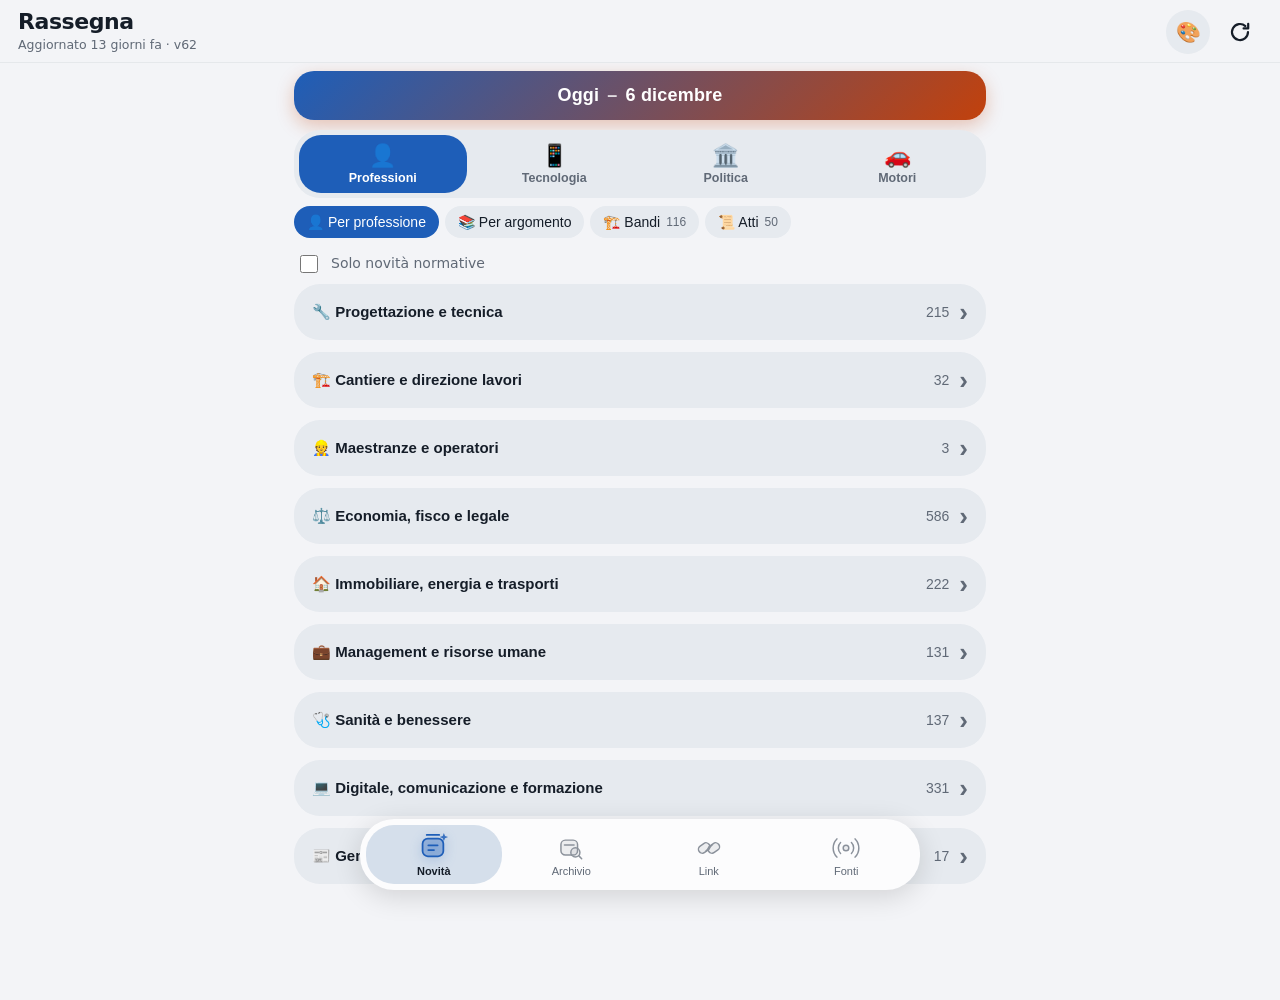
==== docs/index.html @ 974d073a "Schede Bandi e Atti piu' ricche (v62)" ====
<!doctype html>
<html lang="it">
<head>
<meta charset="utf-8">
<meta name="viewport" content="width=device-width, initial-scale=1, viewport-fit=cover">
<title>Rassegna</title>
<meta name="theme-color" content="#1d4fb8">
<meta name="description" content="La tua rassegna di notizie, norme e novità">
<link rel="manifest" href="manifest.webmanifest">
<link rel="icon" href="icons/icon-192.png">
<link rel="apple-touch-icon" href="icons/icon-192.png">
<link rel="stylesheet" href="style.css?v=62">
</head>
<body>
<header class="top">
  <div class="brand">
    <img src="icons/icon-192.png" alt="" width="34" height="34">
    <div>
      <h1>Rassegna</h1>
      <p id="aggiornato" class="sub">Caricamento…</p>
    </div>
  </div>
  <div class="top-az"><button id="btn-tema" class="icon-btn" aria-label="Colori e tema">🎨</button><button id="btn-refresh" class="icon-btn" aria-label="Aggiorna"><svg viewBox="0 0 24 24" width="24" height="24" fill="none" stroke="currentColor" stroke-width="2.2" stroke-linecap="round" stroke-linejoin="round" aria-hidden="true"><path d="M20 12a8 8 0 1 1-2.6-5.9"/><path d="M20.2 3.8v4.6h-4.6"/></svg></button></div>
</header>

<main>
  <button id="btn-oggi" class="oggi-box" hidden><span>Oggi</span><i>–</i><b id="oggi-data"></b></button>
  <div id="nicchie" class="nicchie" role="tablist"><button data-n="edilizia" class="on"><i>👤</i><span>Professioni</span></button><button data-n="tech"><i>📱</i><span>Tecnologia</span></button><button data-n="politica"><i>🏛️</i><span>Politica</span></button><button data-n="auto"><i>🚗</i><span>Motori</span></button></div>
  <div id="prof-bar" class="profbar" hidden></div>
  <section id="tab-novita" class="tab active">
    <label class="switch" id="solo-norm-label"><input type="checkbox" id="solo-norm"><span>Solo novità normative</span></label>
    <div id="lista-novita" class="lista"></div>
  </section>

  <section id="tab-archivio" class="tab">
    <input id="cerca" type="search" placeholder="Cerca nell'archivio (es. CILA, DM 37/08, Docfa)" autocomplete="off">
    <div class="chips" id="chips-archivio" role="tablist" aria-label="Aree archivio"></div>
    <div id="lista-archivio" class="lista"></div>
    <button id="piu" class="more" hidden>Mostra altre</button>
  </section>

  <section id="tab-link" class="tab">
    <input id="cerca-link" type="search" placeholder="Cerca un link (es. catasto, INPS, norme)" autocomplete="off">
    <div id="lista-link"></div>
  </section>

  <section id="tab-fonti" class="tab">
    <div id="fonti-riepilogo" class="riepilogo"></div>
    <div id="lista-fonti"></div>
  </section>
</main>

<nav class="bottom" aria-label="Sezioni">
  <button data-tab="novita" class="on"><span><svg class="ico" viewBox="0 0 32 32" aria-hidden="true"><rect class="f" x="5" y="9" width="20" height="17" rx="5"/><path d="M9 5.5h12" /><path d="M10.5 15.5h9M10.5 20h5.5"/><path class="sp" d="M25.5 3.5l1.1 2.9 2.9 1.1-2.9 1.1-1.1 2.9-1.1-2.9-2.9-1.1 2.9-1.1z"/></svg></span>Novità</button>
  <button data-tab="archivio"><span><svg class="ico" viewBox="0 0 32 32" aria-hidden="true"><rect class="f" x="4.5" y="7" width="19" height="17" rx="5"/><path d="M8.5 12.5h11"/><circle class="f" cx="21" cy="21" r="5.2"/><path d="M25 25l3.2 3.2"/></svg></span>Archivio</button>
  <button data-tab="link"><span><svg class="ico" viewBox="0 0 32 32" aria-hidden="true"><rect class="f" x="3.5" y="11.5" width="14" height="9" rx="4.5" transform="rotate(-35 10.5 16)"/><rect class="f" x="14.5" y="11.5" width="14" height="9" rx="4.5" transform="rotate(-35 21.5 16)"/><path d="M12.5 19.5l7-7"/></svg></span>Link</button>
  <button data-tab="fonti"><span><svg class="ico" viewBox="0 0 32 32" aria-hidden="true"><circle class="f" cx="16" cy="16" r="3.2"/><path d="M9.8 9.8a8.8 8.8 0 000 12.4M22.2 9.8a8.8 8.8 0 010 12.4"/><path d="M5.6 5.6a14.8 14.8 0 000 20.8M26.4 5.6a14.8 14.8 0 010 20.8"/></svg></span>Fonti</button>
</nav>


<div id="alm" class="alm" hidden><div class="alm-top"><button class="alm-back" data-alm-back aria-label="Indietro">←</button><b id="alm-tit">Oggi</b></div><div id="alm-corpo" class="alm-corpo"></div></div>

<div id="tema-sheet" class="sheet" hidden>
  <div class="sheet-bg"></div>
  <div class="sheet-box" role="dialog" aria-label="Colori e tema">
    <div class="sheet-grip"></div>
    <h2>Colori e tema</h2>
    <p class="sw-t">Tema</p><div class="sw-mode seg"></div>
    <p class="sw-t">Colore</p><div class="sw-col"></div>
    <label class="sw-sfondo">🖼️ Prendi i colori dal mio sfondo<input id="tema-file" type="file" accept="image/*" hidden></label>
    <p class="sw-nota">Scegli uno screenshot o la foto del tuo sfondo: l'app ne ricava i colori, come i colori dinamici di Android.</p>
    <button class="sheet-x">Fatto</button>
  </div>
</div>
<script src="theme.js?v=62"></script>
<script src="app.js?v=62"></script>
<script src="link.js?v=62"></script>
</body>
</html>
---- docs/style.css ----
:root{
  --bg:#f3f5f9;--card:#fff;--ink:#14213a;--mute:#66748b;--line:#e2e7ef;--brand:#111e34;--accent:#f07e26;
  --ok:#1f9d6b;--warn:#d99a00;--bad:#d43f3f;--chip:#e6ebf4;--shadow:0 1px 2px rgba(20,33,58,.06),0 4px 14px rgba(20,33,58,.05);
}
@media (prefers-color-scheme:dark){
  :root{--bg:#0b1322;--card:#142038;--ink:#e8eef9;--mute:#97a6bf;--line:#223250;--chip:#1c2b48;--shadow:none}
}
*{box-sizing:border-box;-webkit-tap-highlight-color:transparent}
html,body{margin:0}
body{background:var(--bg);color:var(--ink);font:16px/1.4 system-ui,-apple-system,"Segoe UI",Roboto,sans-serif;
  padding-bottom:calc(72px + env(safe-area-inset-bottom));min-height:100vh}
.top{position:sticky;top:0;z-index:5;display:flex;align-items:center;justify-content:space-between;
  background:var(--brand);color:#fff;padding:calc(10px + env(safe-area-inset-top)) 16px 10px}
.brand{display:flex;align-items:center;gap:10px}
.brand img{border-radius:9px}
h1{margin:0;font-size:18px;letter-spacing:.2px}
.sub{margin:0;font-size:12px;color:#b6c3dc}
.icon-btn{background:rgba(255,255,255,.12);color:#fff;border:0;border-radius:12px;width:40px;height:40px;font-size:22px;cursor:pointer}
.icon-btn.spin{animation:spin .8s linear infinite}
@keyframes spin{to{transform:rotate(360deg)}}
main{max-width:720px;margin:0 auto;padding:12px 12px 0}
.tab{display:none}.tab.active{display:block}

.chips{display:flex;gap:8px;overflow-x:auto;padding:2px 2px 10px;scrollbar-width:none}
.chips::-webkit-scrollbar{display:none}
.chip{flex:0 0 auto;border:0;background:var(--chip);color:var(--ink);padding:8px 13px;border-radius:999px;font-size:14px;cursor:pointer;
  display:flex;align-items:center;gap:6px;white-space:nowrap}
.chip i{width:9px;height:9px;border-radius:50%;display:inline-block}
.chip small{color:var(--mute);font-size:12px}
.chip.on{background:var(--brand);color:#fff}
.chip.on small{color:#c8d3e8}
@media (prefers-color-scheme:dark){.chip.on{background:var(--accent);color:#1a1205}.chip.on small{color:#4a3512}}

.switch{display:flex;align-items:center;gap:10px;font-size:14px;color:var(--mute);margin:0 2px 8px}
.switch input{width:18px;height:18px;accent-color:var(--accent)}

.giorno{margin:16px 4px 8px;font-size:12px;font-weight:700;letter-spacing:.8px;text-transform:uppercase;color:var(--mute)}
.card{position:relative;background:var(--card);border-radius:14px;box-shadow:var(--shadow);padding:12px 12px 10px 16px;margin-bottom:10px;
  cursor:pointer;overflow:hidden;border:1px solid var(--line)}
.card::before{content:"";position:absolute;left:0;top:0;bottom:0;width:5px;background:var(--c,var(--accent))}
.card.letta{opacity:.62}
.riga{display:flex;align-items:center;gap:6px;flex-wrap:wrap;margin-bottom:5px}
.badge{font-size:11px;font-weight:700;padding:2px 8px;border-radius:999px;color:#fff;background:var(--c,var(--accent))}
.badge.norm{background:var(--bad)}
.nuovo{width:8px;height:8px;border-radius:50%;background:var(--accent);margin-left:auto}
.titolo{margin:0 0 4px;font-size:16px;font-weight:650;line-height:1.28}
.sintesi{margin:0 0 6px;font-size:14px;color:var(--mute);display:-webkit-box;-webkit-line-clamp:2;-webkit-box-orient:vertical;overflow:hidden}
.piede{display:flex;align-items:center;justify-content:space-between;font-size:12px;color:var(--mute)}
.stella{background:none;border:0;font-size:20px;line-height:1;color:var(--mute);cursor:pointer;padding:2px 4px}
.stella.on{color:var(--accent)}
.vuoto{text-align:center;color:var(--mute);padding:40px 16px}
.vuoto b{display:block;font-size:18px;color:var(--ink);margin-bottom:6px}

#cerca{width:100%;padding:12px 14px;border-radius:12px;border:1px solid var(--line);background:var(--card);color:var(--ink);font-size:16px;margin-bottom:10px}
.more{display:block;margin:12px auto;padding:10px 20px;border-radius:999px;border:0;background:var(--chip);color:var(--ink);font-size:15px;cursor:pointer}

.riepilogo{background:var(--card);border:1px solid var(--line);border-radius:14px;padding:14px;margin-bottom:12px;box-shadow:var(--shadow)}
.riepilogo b{font-size:20px}
.riepilogo p{margin:4px 0 0;font-size:13px;color:var(--mute)}
.fonte{display:flex;gap:10px;align-items:flex-start;background:var(--card);border:1px solid var(--line);border-radius:12px;padding:10px 12px;margin-bottom:8px}
.dot{flex:0 0 auto;width:11px;height:11px;border-radius:50%;margin-top:5px;background:var(--ok)}
.dot.ok_scraping,.dot.ok_indiretto{background:var(--warn)}.dot.errore,.dot.vuoto{background:var(--bad)}
.fonte a{color:var(--ink);font-weight:600;text-decoration:none}
.fonte .m{font-size:12px;color:var(--mute);margin-top:2px}
.fonte .err{color:var(--bad)}
.gruppo{margin:16px 4px 8px;font-size:12px;font-weight:700;letter-spacing:.8px;text-transform:uppercase;color:var(--mute)}

.bottom{position:fixed;left:0;right:0;bottom:0;z-index:6;display:flex;background:var(--card);border-top:1px solid var(--line);
  padding-bottom:env(safe-area-inset-bottom)}
.bottom button{flex:1;background:none;border:0;color:var(--mute);padding:9px 0 8px;font-size:12px;display:flex;flex-direction:column;align-items:center;gap:2px;cursor:pointer}
.bottom button span{font-size:22px;line-height:1.1}
.bottom button.on{color:var(--ink);font-weight:700}
.bottom button.on span{transform:translateY(-1px)}

/* sezioni a tendina */
.sez{background:var(--card);border:1px solid var(--line);border-radius:14px;margin-bottom:10px;box-shadow:var(--shadow);overflow:hidden}
.sez-head{width:100%;display:flex;align-items:center;gap:10px;background:none;border:0;color:var(--ink);cursor:pointer;
  padding:15px 14px 15px 16px;text-align:left;font-size:17px;font-weight:650;border-left:6px solid var(--c)}
.sez-titolo{flex:1}
.sez-meta{display:flex;align-items:center;gap:8px}
.sez-meta small{color:var(--mute);font-size:14px;font-weight:500}
.pill{background:var(--accent);color:#1a1205;font-size:11px;font-weight:700;padding:2px 8px;border-radius:999px}
.freccia{font-size:26px;line-height:1;color:var(--mute);transition:transform .18s;display:inline-block}
.sez.aperta .freccia{transform:rotate(90deg)}
.sez-corpo{padding:0 10px 6px;border-top:1px solid var(--line);background:var(--bg)}
.sez-corpo .card{box-shadow:none}
.sez-corpo .giorno{margin-top:14px}

.badge.luogo{background:#c2185b}
.sotto{display:flex;gap:6px;overflow-x:auto;padding:10px 0 4px;scrollbar-width:none}
.sotto::-webkit-scrollbar{display:none}
.chip.s{padding:6px 11px;font-size:13px}

.chat-top{display:flex;justify-content:space-between;align-items:center;margin:2px 2px 10px}
.mini{border:0;background:var(--chip);color:var(--ink);padding:7px 12px;border-radius:999px;font-size:14px;margin-left:6px;cursor:pointer}
.mini.on{background:var(--brand);color:#fff}
#chat-key{width:100%;padding:11px 12px;border-radius:12px;border:1px solid var(--line);background:var(--card);color:var(--ink);font-size:16px;margin:6px 0}
.chat-key-az{display:flex;gap:6px}.chat-key-az .mini{margin:0}
#chat-msgs{display:flex;flex-direction:column;gap:10px;padding-bottom:70px}
.msg{max-width:92%;padding:10px 13px;border-radius:16px;font-size:15.5px;line-height:1.45;word-wrap:break-word}
.msg.u{align-self:flex-end;background:var(--brand);color:#fff;border-bottom-right-radius:4px}
.msg.a{align-self:flex-start;background:var(--card);box-shadow:var(--shadow);border-bottom-left-radius:4px}
.fonti-chat{margin-top:8px;padding-top:8px;border-top:1px solid var(--line);font-size:13px;display:flex;flex-direction:column;gap:4px}
.rif{font-weight:700;color:var(--accent);text-decoration:none}
.chat-form{position:fixed;left:0;right:0;bottom:calc(60px + env(safe-area-inset-bottom));display:none;gap:8px;padding:8px 12px;background:var(--bg);border-top:1px solid var(--line);z-index:5}
#tab-chat.active ~ .x{display:none}
body.in-chat .chat-form{display:flex}
.chat-form input{flex:1;padding:12px 14px;border-radius:999px;border:1px solid var(--line);background:var(--card);color:var(--ink);font-size:16px}
.chat-form button{border:0;background:var(--accent);color:#1a1205;font-weight:700;padding:0 18px;border-radius:999px;font-size:15px}
.err{color:var(--bad)}.m{color:var(--mute);font-size:13px}

#cerca-link{width:100%;padding:12px 14px;border-radius:12px;border:1px solid var(--line);background:var(--card);color:var(--ink);font-size:16px;margin-bottom:6px}
.linkbox{position:relative;display:block;background:var(--card);border:1px solid var(--line);border-radius:12px;padding:10px 38px 10px 14px;margin-bottom:8px;text-decoration:none;color:var(--ink);box-shadow:var(--shadow)}
.linkbox b{display:block;font-size:15.5px}.linkbox span{display:block;font-size:13px;color:var(--mute);margin-top:2px}
.linkbox i{position:absolute;right:14px;top:50%;transform:translateY(-50%);font-style:normal;color:var(--accent);font-size:18px}
.bottom button{font-size:11px}

.nicchie{display:flex;gap:6px;overflow-x:auto;scrollbar-width:none;-webkit-overflow-scrolling:touch;background:var(--chip);padding:4px;border-radius:14px;margin:0 0 10px}
.nicchie button{flex:0 0 auto;white-space:nowrap;padding-left:14px;padding-right:14px;border:0;background:none;color:var(--mute);padding:9px 6px;border-radius:11px;font-size:15px;font-weight:600;cursor:pointer}
.nicchie button.on{background:var(--card);color:var(--ink);box-shadow:var(--shadow)}

.nicchie::-webkit-scrollbar{display:none}

.gruppo-titolo{margin:18px 4px 6px;font-size:13px;font-weight:700;letter-spacing:.04em;text-transform:uppercase;color:var(--mute)}

.profbar{display:flex;gap:6px;overflow-x:auto;scrollbar-width:none;padding:0 0 10px;margin:-2px 0 4px}.profbar::-webkit-scrollbar{display:none}.profbar .chip{flex:0 0 auto;white-space:nowrap}.badge.pf{background:transparent;border:1px solid var(--line,#d5dbe3);color:var(--mute);font-weight:500}

.profbar[hidden]{display:none}

.badge.prezzo{background:#f59e0b;color:#1a1205}
.semaforo{border-radius:14px;padding:12px 14px;margin:0 0 12px;border:1px solid var(--line);background:var(--card)}
.semaforo.sem-v{border-color:#1f9d6b}.semaforo.sem-g{border-color:#d99a00}.semaforo.sem-r{border-color:#d43f3f}
.sem-top{display:flex;gap:12px;align-items:center}.sem-ico{font-size:30px}.sem-top b{display:block;font-size:17px}.sem-top small{color:var(--mute);font-size:12px}
.semaforo ul{margin:10px 0 0;padding-left:20px;font-size:14px}.semaforo p{margin:8px 0 0;font-size:14px}
.mod-box{background:var(--card);border:1px solid var(--line);border-radius:14px;padding:12px;margin-bottom:12px}
.mod-add{display:flex;gap:8px;margin:8px 0}.mod-add input{flex:1;padding:10px 12px;border-radius:10px;border:1px solid var(--line);background:var(--bg);color:var(--ink);font-size:15px;min-width:0}
.mod-list{display:flex;flex-wrap:wrap;gap:6px}.mod-list small{color:var(--mute)}
.chips.fil{display:flex;gap:6px;overflow-x:auto;margin:6px 0 4px;scrollbar-width:none}
.calc{display:grid;grid-template-columns:1fr 1fr;gap:8px;margin-bottom:10px}
.calc label{display:flex;flex-direction:column;font-size:12px;color:var(--mute);gap:3px}
.calc input{padding:9px 10px;border-radius:10px;border:1px solid var(--line);background:var(--card);color:var(--ink);font-size:15px;width:100%;box-sizing:border-box}
.calc-ris{display:grid;grid-template-columns:1fr 1fr;gap:8px}
.calc-ris>div{background:var(--card);border:1px solid var(--line);border-radius:12px;padding:10px;display:flex;flex-direction:column;gap:2px}
.calc-ris b{font-size:20px}.calc-ris small{color:var(--mute);font-size:12px}.calc-n{font-size:14px;margin:10px 2px}
.guida{background:var(--card);border:1px solid var(--line);border-radius:12px;padding:10px 12px;margin-bottom:8px}
.guida summary{font-weight:700;cursor:pointer}.guida ul{margin:8px 0 0;padding-left:20px;font-size:14px}.guida li{margin-bottom:4px}

.tab-scroll{overflow-x:auto;margin:0 -4px 10px;padding:0 4px}
table.conf{border-collapse:collapse;font-size:13px;min-width:100%}
table.conf th,table.conf td{border:1px solid var(--line);padding:7px 8px;vertical-align:top;text-align:left;min-width:128px;background:var(--card)}
table.conf th{background:var(--chip);font-weight:700}
table.conf thead th{position:sticky;top:0}
table.conf tbody th{position:sticky;left:0;min-width:96px;z-index:1}
table.conf td ul{margin:0;padding-left:16px}table.conf td small{display:block;color:var(--mute);font-size:11px;margin-top:3px}
table.conf input{width:92px;padding:6px;border-radius:8px;border:1px solid var(--line);background:var(--bg);color:var(--ink);font-size:14px}
table.conf a{color:var(--accent);font-weight:700}

/* ===== Stile One UI 9: pulito, schede molto arrotondate, animazioni elastiche ===== */
:root{--spring:cubic-bezier(.34,1.35,.64,1);--out:cubic-bezier(.2,.8,.2,1);--on-accent:#fff;--accent-soft:var(--chip);--nav:rgba(255,255,255,.85);--r:26px}
body{background:var(--bg);padding-bottom:calc(104px + env(safe-area-inset-bottom));transition:background-color .35s}
.top{background:var(--bg);color:var(--ink);align-items:center;padding:calc(10px + env(safe-area-inset-top)) 18px 8px;border-bottom:1px solid var(--line)}
.brand img{display:none}
h1{font-size:22px;font-weight:700;letter-spacing:-.02em;line-height:1.1}
.sub{color:var(--mute);font-size:12.5px;margin-top:2px}
.top-az{display:flex;gap:8px}
.icon-btn{background:var(--chip);color:var(--ink);border-radius:50%;width:44px;height:44px;font-size:20px;transition:transform .3s var(--spring),background .2s}
.icon-btn:active{transform:scale(.88)}

main{padding:6px 14px 0}
.nicchie{background:var(--chip);border-radius:999px;padding:5px;gap:4px}
.nicchie button{border-radius:999px;padding:10px 16px;transition:background .3s var(--out),color .2s,transform .3s var(--spring)}
.nicchie button.on{background:var(--accent);color:var(--on-accent);box-shadow:none}
.nicchie button:active{transform:scale(.95)}

.chip{background:var(--chip);border-radius:999px;transition:background .25s,color .25s,transform .3s var(--spring)}
body .chip.on{background:var(--accent);color:var(--on-accent)}
body .chip.on small{color:inherit;opacity:.75}
.chip:active,.mini:active,.more:active{transform:scale(.94)}
.mini.on{background:var(--accent);color:var(--on-accent)}
.mini{background:var(--chip)}
.more{background:var(--accent-soft)}

.card{border:0;border-radius:var(--r);padding:16px 18px 12px;box-shadow:var(--shadow);transition:transform .35s var(--spring),opacity .2s,background .3s;animation:su .45s var(--out) both}
.card::before{display:none}
.card:active{transform:scale(.975)}
.card:nth-child(2){animation-delay:.04s}.card:nth-child(3){animation-delay:.08s}.card:nth-child(4){animation-delay:.12s}.card:nth-child(5){animation-delay:.16s}.card:nth-child(n+6){animation-delay:.2s}
@keyframes su{from{opacity:0;transform:translateY(14px) scale(.985)}to{opacity:1;transform:none}}
.titolo{font-size:17px;font-weight:650;letter-spacing:-.005em}
.badge{padding:3px 10px}
.nuovo{background:var(--accent)}
.stella.on{color:var(--accent)}
.giorno,.gruppo,.gruppo-titolo{color:var(--accent);letter-spacing:.06em;margin-top:20px}

.sez{border:0;border-radius:var(--r)}
.sez-head{border-left:0;padding:18px 18px}
.sez-head::before{content:"";width:12px;height:12px;border-radius:50%;background:var(--c,var(--accent));flex:0 0 auto}
.sez-corpo{background:var(--bg);border-top:0;padding:0 10px 8px;border-radius:0 0 var(--r) var(--r)}
.freccia{transition:transform .4s var(--spring)}
.pill{background:var(--accent);color:var(--on-accent)}

.riepilogo,.fonte,.guida,.mod-box,.semaforo,.calc-ris>div,.linkbox{border:0;border-radius:22px;box-shadow:var(--shadow)}
.semaforo{border:2px solid var(--line)}.semaforo.sem-v{border-color:#1f9d6b}.semaforo.sem-g{border-color:#d99a00}.semaforo.sem-r{border-color:#d43f3f}
#cerca,#cerca-link,.mod-add input,.calc input,table.conf input{border:0;border-radius:999px;background:var(--chip);padding:13px 18px;color:var(--ink)}
.calc input,table.conf input{border-radius:16px}
.switch input{accent-color:var(--accent)}
.vuoto b{color:var(--ink)}

/* barra inferiore a pillola flottante */
.bottom{left:12px;right:12px;bottom:calc(10px + env(safe-area-inset-bottom));border:0;border-radius:34px;padding:6px;gap:2px;
  background:rgb(from var(--nav) r g b / .85);background:var(--card);-webkit-backdrop-filter:blur(18px) saturate(1.4);backdrop-filter:blur(18px) saturate(1.4);
  box-shadow:0 6px 28px rgba(0,0,0,.14);max-width:560px;margin:0 auto}
.bottom button{border-radius:28px;padding:8px 0 7px;position:relative;transition:background .3s var(--out),color .2s,transform .3s var(--spring)}
.bottom button span{transition:transform .35s var(--spring)}
.bottom button.on{background:var(--accent-soft);color:var(--ink)}
.bottom button.on span{transform:translateY(-1px) scale(1.12)}
.bottom button:active{transform:scale(.92)}
.chat-form{bottom:calc(86px + env(safe-area-inset-bottom));background:transparent;border:0}
.chat-form input{border:0;background:var(--card);box-shadow:var(--shadow)}
.chat-form button{background:var(--accent);color:var(--on-accent)}
.msg{border-radius:22px}.msg.u{background:var(--accent);color:var(--on-accent)}.rif{color:var(--accent)}

/* cambio scheda e pannello colori */
.tab.active{animation:tabin .38s var(--out)}
@keyframes tabin{from{opacity:0;transform:translateY(10px)}to{opacity:1;transform:none}}
.sheet{position:fixed;inset:0;z-index:30}.sheet[hidden]{display:none}
.sheet-bg{position:absolute;inset:0;background:rgba(0,0,0,.4);opacity:0;transition:opacity .28s}
.sheet.open .sheet-bg{opacity:1}
.sheet-box{position:absolute;left:0;right:0;bottom:0;max-width:560px;margin:0 auto;background:var(--card);border-radius:32px 32px 0 0;padding:10px 20px calc(20px + env(safe-area-inset-bottom));
  transform:translateY(100%);transition:transform .45s var(--spring)}
.sheet.open .sheet-box{transform:none}
.sheet-grip{width:40px;height:5px;border-radius:3px;background:var(--line);margin:0 auto 10px}
.sheet h2{margin:4px 0 8px;font-size:22px}
.sw-t{margin:14px 0 8px;font-size:13px;font-weight:700;color:var(--mute);letter-spacing:.05em;text-transform:uppercase}
.seg{display:flex;background:var(--chip);border-radius:999px;padding:4px}
.seg button{flex:1;border:0;background:none;color:var(--ink);padding:10px 0;border-radius:999px;font-size:15px;cursor:pointer;transition:background .3s var(--out),transform .3s var(--spring)}
.seg button.on{background:var(--accent);color:var(--on-accent);font-weight:600}
.sw-col{display:flex;flex-wrap:wrap;gap:12px}
.sw-col button{width:44px;height:44px;border-radius:50%;border:3px solid transparent;cursor:pointer;transition:transform .35s var(--spring),border-color .2s}
.sw-col button.on{border-color:var(--ink);transform:scale(1.12)}
.sw-col button:active{transform:scale(.9)}
.sw-sfondo{display:block;margin-top:16px;background:var(--accent-soft);color:var(--ink);padding:14px 16px;border-radius:22px;font-weight:600;cursor:pointer;text-align:center;transition:transform .3s var(--spring)}
.sw-sfondo:active{transform:scale(.97)}
.sw-nota{font-size:13px;color:var(--mute);margin:8px 2px 14px}
.sheet-x{width:100%;border:0;background:var(--accent);color:var(--on-accent);padding:14px;border-radius:999px;font-size:16px;font-weight:700;cursor:pointer}
@media (prefers-reduced-motion:reduce){*{animation:none!important;transition:none!important}}

/* le quattro sezioni sempre visibili, senza scorrere */
.nicchie{display:grid;grid-template-columns:repeat(4,1fr);gap:4px;overflow:visible;border-radius:26px;padding:5px}
.nicchie button{display:flex;flex-direction:column;align-items:center;gap:3px;padding:9px 2px 8px;border-radius:22px;min-width:0;font-size:12.5px;font-weight:650}
.nicchie button i{font-style:normal;font-size:22px;line-height:1.1}
.nicchie button span{display:block;max-width:100%;overflow:hidden;text-overflow:ellipsis;white-space:nowrap}

/* quadro politico */
.pcard{background:var(--card);border-radius:var(--r);padding:16px;margin-bottom:12px;box-shadow:var(--shadow)}
.hemi{width:100%;height:auto;display:block;margin:2px auto 6px}
.leg{display:flex;flex-wrap:wrap;gap:6px 12px;justify-content:center;font-size:13px;margin:4px 0 10px}
.leg i{display:inline-block;width:11px;height:11px;border-radius:50%;margin-right:5px;vertical-align:-1px}
.soglia{text-align:center;font-size:12px;color:var(--mute);margin-top:-4px}
.barra{display:flex;height:30px;border-radius:999px;overflow:hidden;margin:10px 0;font-size:12px;font-weight:700;color:#fff}
.barra span{display:flex;align-items:center;justify-content:center;white-space:nowrap;overflow:hidden;min-width:0}
.pgrid{display:grid;grid-template-columns:1fr;gap:8px;margin-top:10px}
.pers{display:flex;flex-direction:column;gap:1px;padding:10px 12px;border-radius:18px;background:var(--bg)}
.pers b{font-size:15.5px}.pers span{font-size:13px;color:var(--mute)}
.pers em{align-self:flex-start;font-style:normal;font-size:11px;font-weight:700;margin-top:3px;padding:2px 9px;border-radius:999px;background:var(--accent-soft);color:var(--ink)}
.premier .pers{background:var(--accent);color:var(--on-accent)}.premier .pers span{color:inherit;opacity:.85}.premier .pers em{background:rgba(255,255,255,.22);color:inherit}
.nov{margin:12px 0 8px;padding-left:20px;font-size:14px}.nov li{margin-bottom:6px}
.lk{display:inline-block;margin:6px 10px 0 0;color:var(--accent);font-weight:700;text-decoration:none}
.fon{font-size:12px;color:var(--mute);margin-top:6px}
.pol-quadro #solo-norm-label{display:none}

.stamp{font-size:12px;color:var(--mute);margin:10px 0 2px}.stamp.ok{color:#1f9d6b}.stamp.warn{color:#b45309}
.alert{margin:12px 0 4px;padding:12px 14px;border-radius:18px;background:#fef3c7;color:#78350f;font-size:13.5px;font-weight:600}
.alert ul{margin:6px 0 0;padding-left:18px;font-weight:400}.alert a{color:inherit}
body.scuro .alert{background:#3b2a07;color:#fde68a}

.grp{border-radius:16px;background:var(--bg);margin:6px 0;overflow:hidden}
.grp summary{display:flex;align-items:center;gap:10px;padding:12px 14px;font-weight:600;font-size:14.5px;cursor:pointer;list-style:none}
.grp summary::-webkit-details-marker{display:none}.grp summary i{width:12px;height:12px;border-radius:50%;flex:none}
.grp summary span{flex:1}.grp summary b{color:var(--mute);font-weight:600}
.grp[open] summary{background:var(--accent-soft)}
.dep{margin:0;padding:10px 14px 14px;font-size:13px;line-height:1.7;color:var(--mute)}
.mute{color:var(--mute)}

.voto{padding:12px 0;border-bottom:1px solid var(--line)}.voto:last-of-type{border-bottom:0}
.voto-t{font-weight:600;font-size:14.5px;line-height:1.35;display:-webkit-box;-webkit-line-clamp:3;-webkit-box-orient:vertical;overflow:hidden}
.voto-m{display:flex;justify-content:space-between;align-items:center;margin:6px 0;font-size:12.5px}
.esito{font-weight:700}.esito.si{color:#1f9d6b}.esito.no{color:#dc2626}
.voto-l{display:flex;justify-content:space-between;font-size:11.5px;color:var(--mute);margin-top:5px;gap:6px}

.vg{margin-top:8px;border-radius:14px;background:var(--bg);overflow:hidden}
.vg summary{padding:9px 12px;font-size:13px;font-weight:600;cursor:pointer;color:var(--accent);list-style:none}
.vg summary::-webkit-details-marker{display:none}
.vgr{display:flex;align-items:center;gap:10px;padding:7px 12px;font-size:12.5px;border-top:1px solid var(--line)}
.vgn{flex:1;font-weight:600}.vg1{color:#1f9d6b}.vg2{color:#dc2626}.vg3{color:var(--mute)}

/* ===== Pop-up (bottom sheet) ===== */
.pop{position:fixed;inset:0;z-index:100;visibility:hidden;pointer-events:none}
.pop.on{visibility:visible;pointer-events:auto}
.pop-bg{position:absolute;inset:0;background:rgba(10,18,34,.45);-webkit-backdrop-filter:blur(3px);backdrop-filter:blur(3px);opacity:0;transition:opacity .25s ease}
.pop.on .pop-bg{opacity:1}
.pop-sh{position:absolute;left:0;right:0;bottom:0;max-height:88vh;display:flex;flex-direction:column;background:var(--card);color:var(--ink);
  border-radius:26px 26px 0 0;box-shadow:0 -10px 40px rgba(0,0,0,.28);transform:translateY(105%);transition:transform .32s cubic-bezier(.2,.9,.25,1);
  padding-bottom:env(safe-area-inset-bottom);max-width:720px;margin:0 auto}
.pop.on .pop-sh{transform:translateY(0)}
.pop-top{position:relative;flex:0 0 auto;display:flex;justify-content:center;padding:10px 0 4px}
.pop-h{width:42px;height:5px;border-radius:99px;background:var(--line);display:block}
.pop-x{position:absolute;right:12px;top:8px;width:34px;height:34px;border:0;border-radius:50%;background:var(--chip);color:var(--ink);font-size:15px;cursor:pointer}
.pop-c{overflow-y:auto;overscroll-behavior:contain;padding:6px 20px 22px;-webkit-overflow-scrolling:touch}
.pop-t{font-size:20px;line-height:1.25;margin:10px 0 8px}
.pop-p{margin:6px 0;font-size:15px;line-height:1.5}
.pop-p.mute,.mute{color:var(--mute)}
.pop-sub{margin:18px 0 6px;font-size:12px;font-weight:800;letter-spacing:.7px;text-transform:uppercase;color:var(--mute)}
.pop-box{margin:10px 0;border-radius:16px;background:var(--bg);padding:4px 14px}
.pop-r{display:flex;justify-content:space-between;gap:14px;padding:9px 0;border-bottom:1px solid var(--line);font-size:14px}
.pop-r:last-child{border-bottom:0}.pop-r span{color:var(--mute)}.pop-r b{text-align:right}
.pop-az{display:flex;gap:10px;flex-wrap:wrap;margin:16px 0 4px}
.pop-btn{flex:1 1 auto;text-align:center;text-decoration:none;border:0;border-radius:999px;padding:12px 18px;font-size:15px;font-weight:700;background:var(--accent);color:var(--on-accent,#1a1205);cursor:pointer}
.pop-btn.sec{background:var(--chip);color:var(--ink)}
.pop-chips{display:flex;flex-wrap:wrap;gap:6px}
.pop-chip{font-size:13px;padding:5px 11px;border-radius:999px;background:var(--chip)}
.pop-chip.magg{background:rgba(30,64,175,.16)}.pop-chip.opp{background:rgba(220,38,38,.15)}
.pop-leg{font-size:12px;color:var(--mute);margin:8px 0 0}.pop-leg i{display:inline-block;width:9px;height:9px;border-radius:50%;margin:0 4px 0 8px;vertical-align:baseline}
.pop-leg i.magg{background:#1e40af}.pop-leg i.opp{background:#dc2626}
.pop-fonte{font-size:12px;color:var(--mute);margin:14px 0 0}
body.pop-open{overflow:hidden}
.tap{cursor:pointer;-webkit-tap-highlight-color:transparent;transition:transform .12s ease,background .15s}
.tap:active{transform:scale(.985)}
.tocca{font-size:12px;color:var(--accent);font-weight:700;margin-top:6px}
@media (prefers-reduced-motion:reduce){.pop-sh,.pop-bg,.tap{transition:none}}

/* ===== Intestazioni fisse mentre si scorre + gruppi richiudibili ===== */
.sez{overflow:visible}
.sez-head{border-radius:var(--r)}
.sez.aperta .sez-head{border-radius:var(--r) var(--r) 0 0;position:sticky;top:calc(var(--topH,60px) + var(--grpH,0px));z-index:3;background:var(--card);box-shadow:0 6px 10px -8px rgba(20,33,58,.35)}
.sez.aperta .sotto{position:sticky;top:calc(var(--topH,60px) + var(--grpH,0px) + var(--headH,56px));z-index:2;background:var(--bg);margin:0 -10px;padding-left:10px;padding-right:10px}
.grp-sez{margin:0 0 12px}
.grp-head{width:100%;display:flex;align-items:center;gap:10px;border:0;cursor:pointer;color:var(--ink);background:var(--chip);border-radius:var(--r);padding:15px 18px;font-size:15px;font-weight:800;text-align:left;text-transform:none}
.grp-head .freccia{transition:transform .25s var(--out)}
.grp-sez.aperto .grp-head{position:sticky;top:var(--topH,60px);z-index:4;border-radius:var(--r);box-shadow:0 6px 10px -8px rgba(20,33,58,.4)}
.grp-sez.aperto .grp-head .freccia{transform:rotate(90deg)}
.grp-corpo{padding:10px 0 0 8px;border-left:3px solid var(--chip);margin-left:10px}
.grp-corpo .sez{margin-bottom:8px}

.grp-sez.aperto .grp-head{border-radius:16px}
.sez.aperta .sez-head{border-radius:14px 14px 0 0;top:calc(var(--topH,60px) + var(--grpH,0px) - 6px);padding-top:calc(18px + 6px)}
.grp-corpo .sez.aperta .sez-head{padding-top:24px}
.sez.aperta .sotto{top:calc(var(--topH,60px) + var(--grpH,0px) + var(--headH,56px) - 6px)}

/* ===== Icone in basso: vetro trasparente ===== */
.bottom button span{display:flex;align-items:center;justify-content:center;width:34px;height:30px;line-height:0}
.ico{width:28px;height:28px;overflow:visible;fill:none;stroke:currentColor;stroke-width:1.7;stroke-linecap:round;stroke-linejoin:round;opacity:.72;transition:transform .25s var(--out),opacity .2s}
.ico .f{fill:currentColor;fill-opacity:.14;transition:fill-opacity .25s}
.ico .sp{fill:currentColor;stroke:none;fill-opacity:.85}
.bottom button.on .ico{opacity:1;color:var(--accent);transform:translateY(-1px) scale(1.06);filter:drop-shadow(0 3px 5px color-mix(in srgb,var(--accent) 35%,transparent))}
.bottom button.on .ico .f{fill-opacity:.3}

.piede{gap:8px}
.ver{font-size:11.5px;font-weight:700;white-space:nowrap;padding:2px 8px;border-radius:999px;background:var(--chip);color:var(--ink);margin-left:auto;margin-right:6px}
.ver.uff{background:rgba(31,157,107,.16)}.ver.ente{background:rgba(37,99,235,.14)}.ver.multi{background:rgba(245,158,11,.2)}.ver.sing{background:rgba(148,163,184,.22);color:var(--mute)}
.pop-p a{color:var(--accent);font-weight:700;text-decoration:none}

/* ===== Oggi / Almanacco ===== */
.oggi-box{display:flex;align-items:center;justify-content:center;gap:8px;width:100%;margin:2px 0 10px;padding:14px 16px;border:0;border-radius:20px;background:linear-gradient(135deg,var(--accent),#c2410c);color:#fff;font-size:18px;font-weight:700;letter-spacing:.2px;box-shadow:0 6px 18px rgba(194,65,12,.28);cursor:pointer;transition:transform .2s var(--spring)}
.oggi-box:active{transform:scale(.98)}.oggi-box[hidden]{display:none}.oggi-box i{opacity:.8;font-style:normal}.oggi-box b{font-weight:800}
.alm{position:fixed;inset:0;z-index:90;background:var(--bg);display:flex;flex-direction:column;transform:translateX(100%);transition:transform .25s var(--out)}
.alm.on{transform:none}.alm[hidden]{display:none}
.alm-top{display:flex;align-items:center;gap:10px;padding:calc(10px + env(safe-area-inset-top)) 14px 10px;border-bottom:1px solid var(--line);background:var(--bg);font-size:17px}
.alm-back{border:0;background:var(--chip);color:var(--ink);width:40px;height:40px;border-radius:50%;font-size:22px;cursor:pointer}
.alm-corpo{flex:1;overflow-y:auto;-webkit-overflow-scrolling:touch;padding:12px 14px calc(30px + env(safe-area-inset-bottom))}
.alm-nav{display:flex;align-items:center;gap:8px;margin-bottom:12px}.alm-nav>div{flex:1;text-align:center}.alm-nav h1{font-size:21px;margin:0 0 4px}.alm-nav p{margin:0;font-size:12.5px;color:var(--mute)}
.alm-nav button{border:0;background:var(--chip);color:var(--ink);width:38px;height:38px;border-radius:50%;font-size:22px;cursor:pointer}.alm-nav button:disabled{opacity:.3}
.alm-s{background:var(--card);border-radius:20px;padding:14px 16px;margin:0 0 12px;box-shadow:var(--shadow)}
.alm-s h2{font-size:17px;margin:0 0 10px}.alm-s h2 small{color:var(--mute);font-weight:600;font-size:13px}.alm-s h3{font-size:15.5px;margin:10px 0 6px}.alm-s p{margin:6px 0;line-height:1.45}
.alm-f{font-size:11.5px;color:var(--mute);margin-top:10px!important}.alm-fine{font-size:11.5px;color:var(--mute);text-align:center;margin:16px 6px}
.alm-box{background:var(--chip);border-radius:14px;padding:4px 12px;margin-bottom:8px}.alm-r{display:flex;justify-content:space-between;gap:10px;padding:8px 0;border-bottom:1px solid var(--line)}.alm-r:last-child{border:0}.alm-r span{font-weight:700;text-align:right}
.alm-a{display:flex;gap:12px;padding:8px 0;border-bottom:1px solid var(--line);line-height:1.4}.alm-a:last-child{border:0}.alm-a b{flex:0 0 52px;color:var(--accent)}.alm-a em{color:var(--mute);font-style:normal}
.alm-ul{margin:0;padding-left:18px;line-height:1.5}.alm-l{display:inline-block;margin-top:6px;font-weight:700;color:var(--accent);text-decoration:none}
.alm-fest{font-weight:700;margin:4px 0!important}.alm-fest.festa{color:#b91c1c}.alm-cost{white-space:normal}
body.alm-open{overflow:hidden}
.alm-q{font-size:19px;line-height:1.4;font-style:italic;margin:4px 0 6px!important}.alm-qa{font-weight:700;color:var(--accent);margin:0 0 4px!important}
.alm-corpo .alm-sez{margin:0 0 10px}
.alm-corpo .alm-sez .sez-head{font-size:16.5px}
.alm-corpo .sez.aperta .sez-head{top:0;padding-top:18px;border-radius:var(--r) var(--r) 0 0}
.sez-corpo.alm-s{background:var(--bg);box-shadow:none;margin:0;padding:6px 16px 14px;border-radius:0 0 var(--r) var(--r)}
.sez-corpo.alm-s .alm-box{background:var(--card)}
.alm-avviso{background:#fef3c7;color:#92400e;border-radius:14px;padding:10px 14px;font-size:13px;margin:0 0 12px}
#btn-refresh{background:none;box-shadow:none;display:flex;align-items:center;justify-content:center;padding:0}
#btn-refresh svg{display:block;transform-origin:50% 50%}
#btn-refresh.spin{animation:none}
#btn-refresh.spin svg{animation:spin .9s linear infinite}
.alm-lat{margin:14px 0 4px!important;color:var(--accent)}.alm-latq{font-style:italic;font-weight:600;font-size:18px}.alm-tr{margin:4px 0!important}

.alm-det{margin:10px 0}.alm-det summary{cursor:pointer;font-weight:600;color:var(--accent);padding:6px 0}.alm-vers{line-height:1.6;font-size:15px}.alm-vers sup{color:var(--accent);font-weight:700;margin-right:2px}

.pop-chips{display:flex;flex-wrap:wrap;gap:8px;margin:10px 0}.pop-chips span{padding:6px 12px;border-radius:999px;background:var(--bg);font-size:13px;font-weight:600}.pop-chips.tag span{color:var(--accent);font-weight:500}
.pop-rel{display:block;width:100%;text-align:left;border:0;background:var(--bg);border-radius:14px;padding:11px 14px;margin:6px 0;font:inherit;font-size:14.5px;font-weight:600;color:inherit;cursor:pointer}.pop-rel small{display:block;margin-top:3px;color:var(--mute);font-weight:400;font-size:12.5px}
.pop-r b a{color:var(--accent);text-decoration:none;font-weight:700}
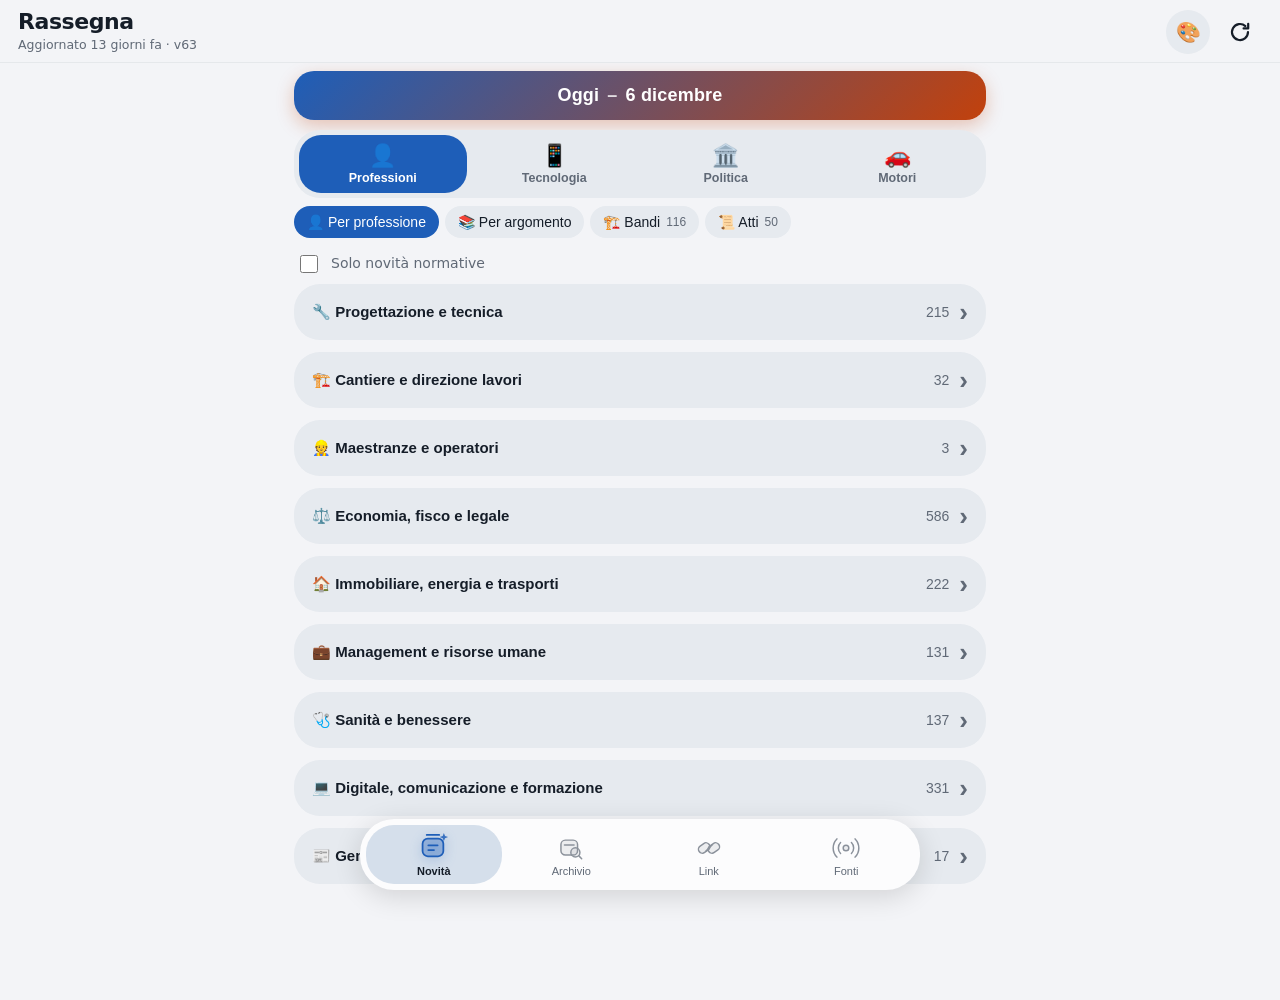
==== commit d7421953: "Ritocchi schede (v63)" ====
--- a/docs/index.html
+++ b/docs/index.html
@@ -9,7 +9,7 @@
 <link rel="manifest" href="manifest.webmanifest">
 <link rel="icon" href="icons/icon-192.png">
 <link rel="apple-touch-icon" href="icons/icon-192.png">
-<link rel="stylesheet" href="style.css?v=62">
+<link rel="stylesheet" href="style.css?v=63">
 </head>
 <body>
 <header class="top">
@@ -72,8 +72,8 @@
     <button class="sheet-x">Fatto</button>
   </div>
 </div>
-<script src="theme.js?v=62"></script>
-<script src="app.js?v=62"></script>
-<script src="link.js?v=62"></script>
+<script src="theme.js?v=63"></script>
+<script src="app.js?v=63"></script>
+<script src="link.js?v=63"></script>
 </body>
 </html>
--- a/docs/style.css
+++ b/docs/style.css
@@ -395,3 +395,5 @@
 .pop-chips{display:flex;flex-wrap:wrap;gap:8px;margin:10px 0}.pop-chips span{padding:6px 12px;border-radius:999px;background:var(--bg);font-size:13px;font-weight:600}.pop-chips.tag span{color:var(--accent);font-weight:500}
 .pop-rel{display:block;width:100%;text-align:left;border:0;background:var(--bg);border-radius:14px;padding:11px 14px;margin:6px 0;font:inherit;font-size:14.5px;font-weight:600;color:inherit;cursor:pointer}.pop-rel small{display:block;margin-top:3px;color:var(--mute);font-weight:400;font-size:12.5px}
 .pop-r b a{color:var(--accent);text-decoration:none;font-weight:700}
+
+.pop-c .riga{padding-right:46px}.pop-c .riga .ver{margin-left:0}
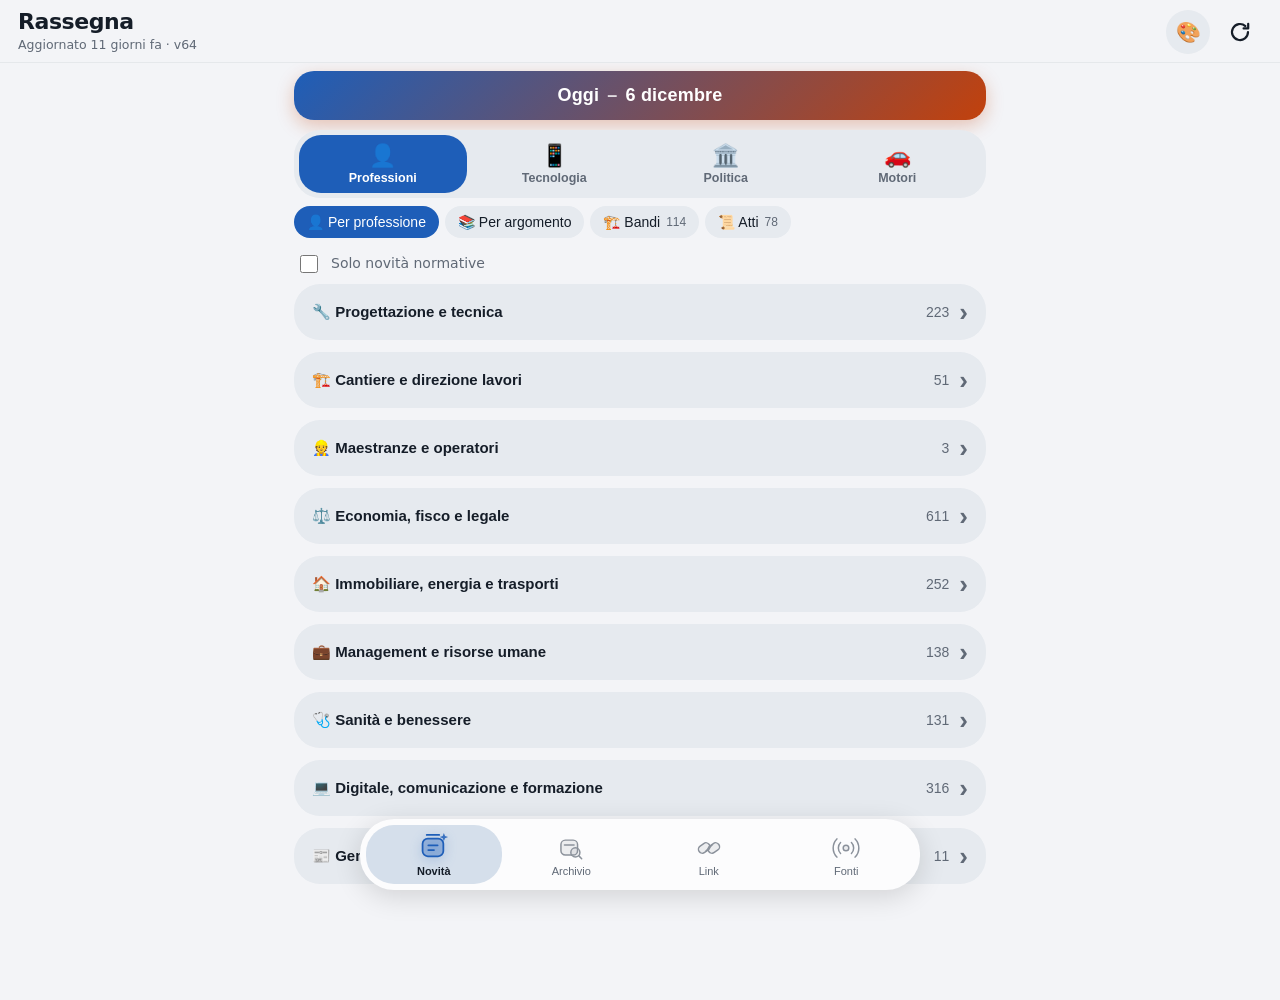
==== commit 0c19601d: "Scheda notizia: descrizione piu' lunga e immagine (v64)" ====
--- a/docs/index.html
+++ b/docs/index.html
@@ -9,7 +9,7 @@
 <link rel="manifest" href="manifest.webmanifest">
 <link rel="icon" href="icons/icon-192.png">
 <link rel="apple-touch-icon" href="icons/icon-192.png">
-<link rel="stylesheet" href="style.css?v=63">
+<link rel="stylesheet" href="style.css?v=64">
 </head>
 <body>
 <header class="top">
@@ -72,8 +72,8 @@
     <button class="sheet-x">Fatto</button>
   </div>
 </div>
-<script src="theme.js?v=63"></script>
-<script src="app.js?v=63"></script>
-<script src="link.js?v=63"></script>
+<script src="theme.js?v=64"></script>
+<script src="app.js?v=64"></script>
+<script src="link.js?v=64"></script>
 </body>
 </html>
--- a/docs/style.css
+++ b/docs/style.css
@@ -397,3 +397,5 @@
 .pop-r b a{color:var(--accent);text-decoration:none;font-weight:700}
 
 .pop-c .riga{padding-right:46px}.pop-c .riga .ver{margin-left:0}
+
+.pop-fig{margin:0 0 12px}.pop-fig img{width:100%;max-height:210px;object-fit:cover;border-radius:16px;display:block;background:var(--bg)}.pop-fig figcaption{font-size:11px;color:var(--mute);margin-top:4px}
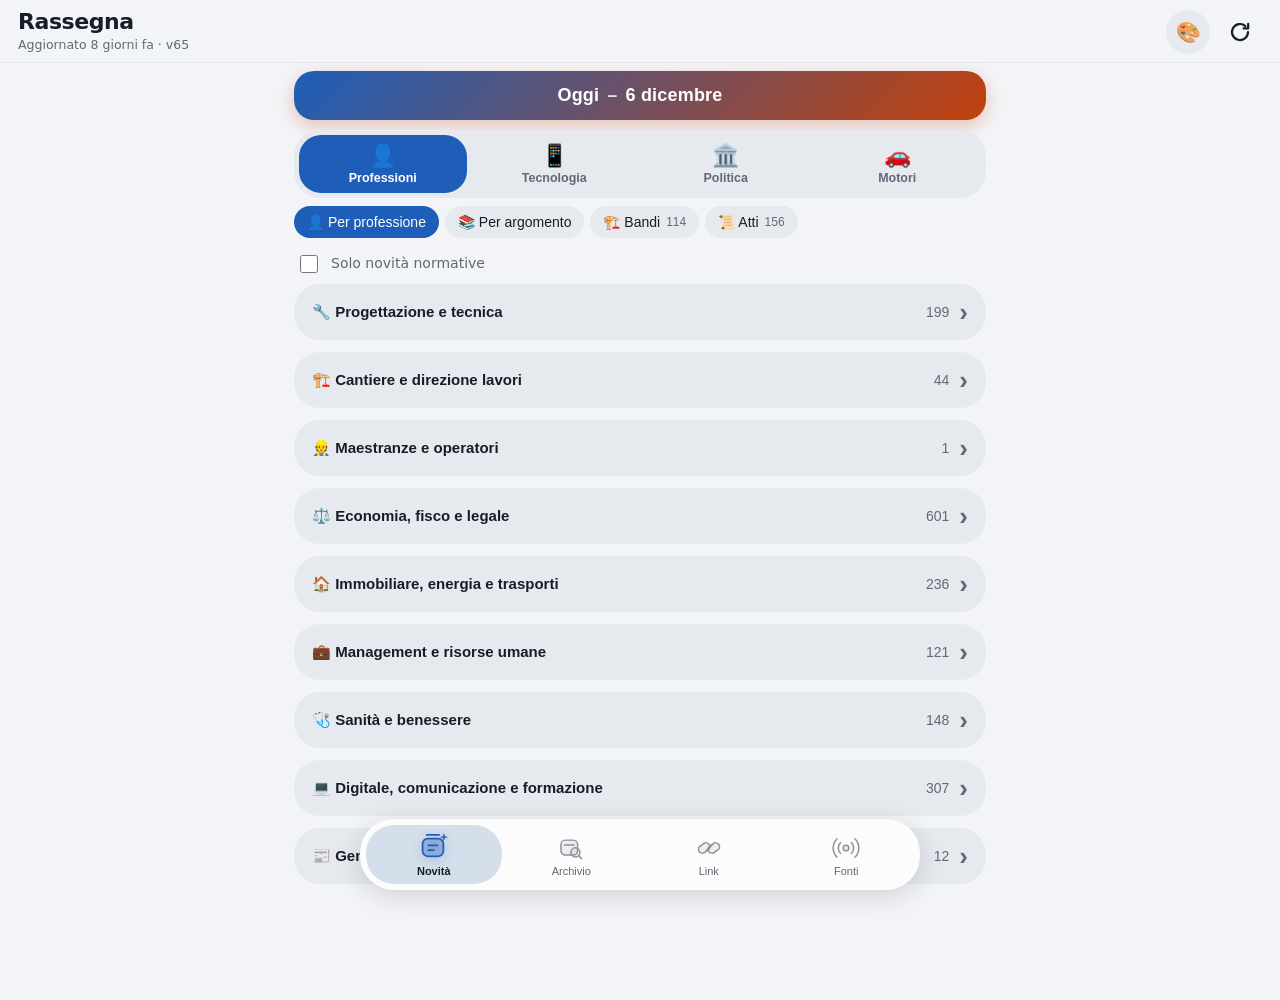
==== commit 3ced0375: "fix: rimossa richiesta a senatori.json inesistente (404); v65; test e2e Co-Authored-By: Claude Sonne" ====
--- a/docs/index.html
+++ b/docs/index.html
@@ -9,7 +9,7 @@
 <link rel="manifest" href="manifest.webmanifest">
 <link rel="icon" href="icons/icon-192.png">
 <link rel="apple-touch-icon" href="icons/icon-192.png">
-<link rel="stylesheet" href="style.css?v=64">
+<link rel="stylesheet" href="style.css?v=65">
 </head>
 <body>
 <header class="top">
@@ -72,8 +72,8 @@
     <button class="sheet-x">Fatto</button>
   </div>
 </div>
-<script src="theme.js?v=64"></script>
-<script src="app.js?v=64"></script>
-<script src="link.js?v=64"></script>
+<script src="theme.js?v=65"></script>
+<script src="app.js?v=65"></script>
+<script src="link.js?v=65"></script>
 </body>
 </html>
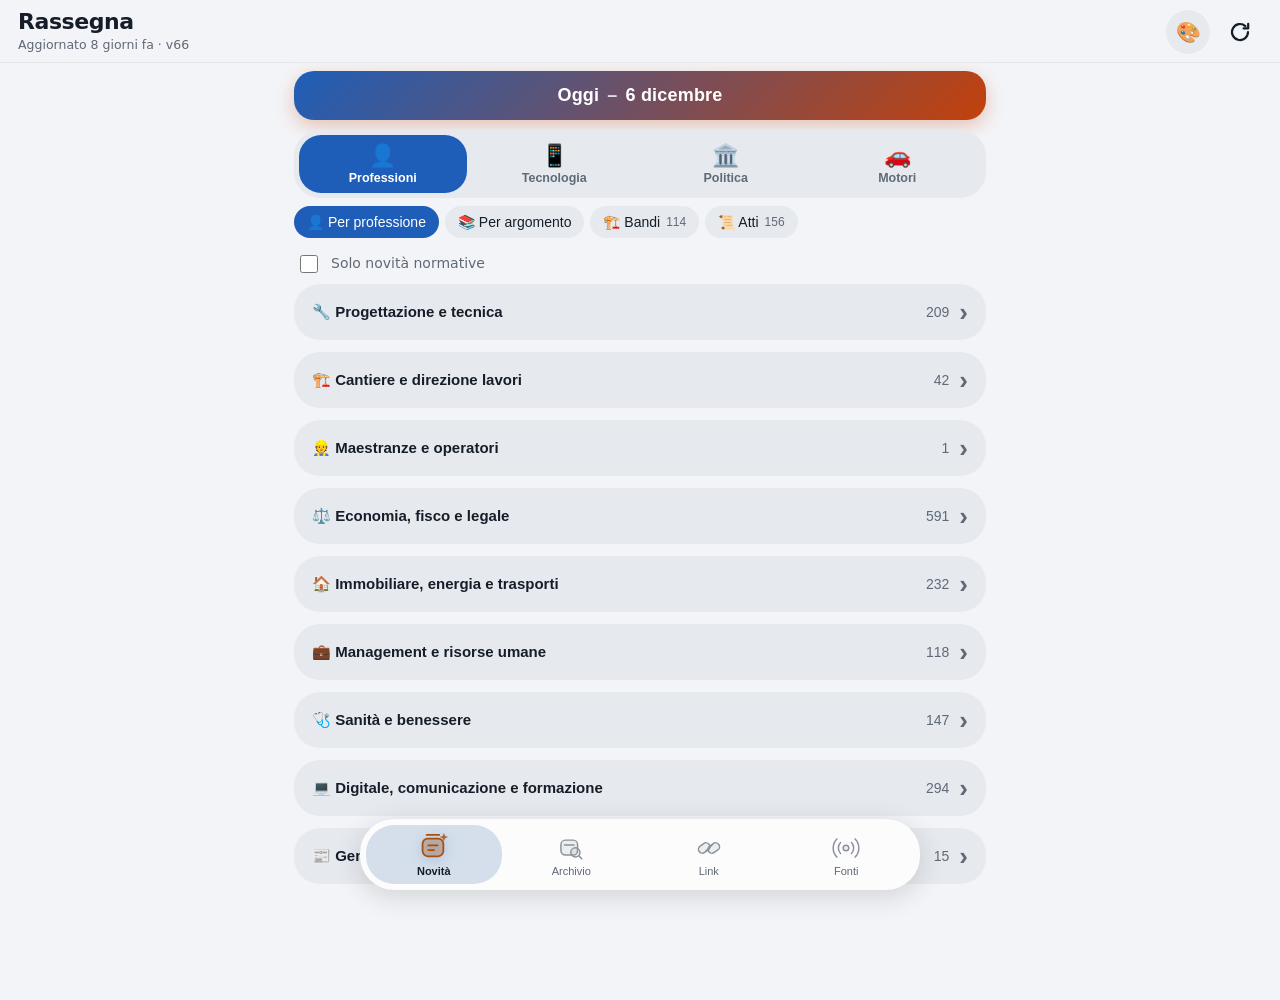
==== commit b1c23736: "design: contrasto testi, chiusura scheda 40px; v66 Co-Authored-By: Claude Sonnet 5.5 <noreply@anthro" ====
--- a/docs/index.html
+++ b/docs/index.html
@@ -9,7 +9,7 @@
 <link rel="manifest" href="manifest.webmanifest">
 <link rel="icon" href="icons/icon-192.png">
 <link rel="apple-touch-icon" href="icons/icon-192.png">
-<link rel="stylesheet" href="style.css?v=65">
+<link rel="stylesheet" href="style.css?v=66">
 </head>
 <body>
 <header class="top">
@@ -72,8 +72,8 @@
     <button class="sheet-x">Fatto</button>
   </div>
 </div>
-<script src="theme.js?v=65"></script>
-<script src="app.js?v=65"></script>
-<script src="link.js?v=65"></script>
+<script src="theme.js?v=66"></script>
+<script src="app.js?v=66"></script>
+<script src="link.js?v=66"></script>
 </body>
 </html>
--- a/docs/style.css
+++ b/docs/style.css
@@ -1,9 +1,9 @@
 :root{
-  --bg:#f3f5f9;--card:#fff;--ink:#14213a;--mute:#66748b;--line:#e2e7ef;--brand:#111e34;--accent:#f07e26;
+  --bg:#f3f5f9;--card:#fff;--ink:#14213a;--mute:#5a6880;--ink-accent:#a94f0c;--line:#e2e7ef;--brand:#111e34;--accent:#f07e26;
   --ok:#1f9d6b;--warn:#d99a00;--bad:#d43f3f;--chip:#e6ebf4;--shadow:0 1px 2px rgba(20,33,58,.06),0 4px 14px rgba(20,33,58,.05);
 }
 @media (prefers-color-scheme:dark){
-  :root{--bg:#0b1322;--card:#142038;--ink:#e8eef9;--mute:#97a6bf;--line:#223250;--chip:#1c2b48;--shadow:none}
+  :root{--ink-accent:var(--accent);--bg:#0b1322;--card:#142038;--ink:#e8eef9;--mute:#97a6bf;--line:#223250;--chip:#1c2b48;--shadow:none}
 }
 *{box-sizing:border-box;-webkit-tap-highlight-color:transparent}
 html,body{margin:0}
@@ -47,7 +47,7 @@
 .sintesi{margin:0 0 6px;font-size:14px;color:var(--mute);display:-webkit-box;-webkit-line-clamp:2;-webkit-box-orient:vertical;overflow:hidden}
 .piede{display:flex;align-items:center;justify-content:space-between;font-size:12px;color:var(--mute)}
 .stella{background:none;border:0;font-size:20px;line-height:1;color:var(--mute);cursor:pointer;padding:2px 4px}
-.stella.on{color:var(--accent)}
+.stella.on{color:var(--ink-accent)}
 .vuoto{text-align:center;color:var(--mute);padding:40px 16px}
 .vuoto b{display:block;font-size:18px;color:var(--ink);margin-bottom:6px}
 
@@ -101,7 +101,7 @@
 .msg.u{align-self:flex-end;background:var(--brand);color:#fff;border-bottom-right-radius:4px}
 .msg.a{align-self:flex-start;background:var(--card);box-shadow:var(--shadow);border-bottom-left-radius:4px}
 .fonti-chat{margin-top:8px;padding-top:8px;border-top:1px solid var(--line);font-size:13px;display:flex;flex-direction:column;gap:4px}
-.rif{font-weight:700;color:var(--accent);text-decoration:none}
+.rif{font-weight:700;color:var(--ink-accent);text-decoration:none}
 .chat-form{position:fixed;left:0;right:0;bottom:calc(60px + env(safe-area-inset-bottom));display:none;gap:8px;padding:8px 12px;background:var(--bg);border-top:1px solid var(--line);z-index:5}
 #tab-chat.active ~ .x{display:none}
 body.in-chat .chat-form{display:flex}
@@ -112,7 +112,7 @@
 #cerca-link{width:100%;padding:12px 14px;border-radius:12px;border:1px solid var(--line);background:var(--card);color:var(--ink);font-size:16px;margin-bottom:6px}
 .linkbox{position:relative;display:block;background:var(--card);border:1px solid var(--line);border-radius:12px;padding:10px 38px 10px 14px;margin-bottom:8px;text-decoration:none;color:var(--ink);box-shadow:var(--shadow)}
 .linkbox b{display:block;font-size:15.5px}.linkbox span{display:block;font-size:13px;color:var(--mute);margin-top:2px}
-.linkbox i{position:absolute;right:14px;top:50%;transform:translateY(-50%);font-style:normal;color:var(--accent);font-size:18px}
+.linkbox i{position:absolute;right:14px;top:50%;transform:translateY(-50%);font-style:normal;color:var(--ink-accent);font-size:18px}
 .bottom button{font-size:11px}
 
 .nicchie{display:flex;gap:6px;overflow-x:auto;scrollbar-width:none;-webkit-overflow-scrolling:touch;background:var(--chip);padding:4px;border-radius:14px;margin:0 0 10px}
@@ -153,7 +153,7 @@
 table.conf tbody th{position:sticky;left:0;min-width:96px;z-index:1}
 table.conf td ul{margin:0;padding-left:16px}table.conf td small{display:block;color:var(--mute);font-size:11px;margin-top:3px}
 table.conf input{width:92px;padding:6px;border-radius:8px;border:1px solid var(--line);background:var(--bg);color:var(--ink);font-size:14px}
-table.conf a{color:var(--accent);font-weight:700}
+table.conf a{color:var(--ink-accent);font-weight:700}
 
 /* ===== Stile One UI 9: pulito, schede molto arrotondate, animazioni elastiche ===== */
 :root{--spring:cubic-bezier(.34,1.35,.64,1);--out:cubic-bezier(.2,.8,.2,1);--on-accent:#fff;--accent-soft:var(--chip);--nav:rgba(255,255,255,.85);--r:26px}
@@ -188,8 +188,8 @@
 .titolo{font-size:17px;font-weight:650;letter-spacing:-.005em}
 .badge{padding:3px 10px}
 .nuovo{background:var(--accent)}
-.stella.on{color:var(--accent)}
-.giorno,.gruppo,.gruppo-titolo{color:var(--accent);letter-spacing:.06em;margin-top:20px}
+.stella.on{color:var(--ink-accent)}
+.giorno,.gruppo,.gruppo-titolo{color:var(--ink-accent);letter-spacing:.06em;margin-top:20px}
 
 .sez{border:0;border-radius:var(--r)}
 .sez-head{border-left:0;padding:18px 18px}
@@ -217,7 +217,7 @@
 .chat-form{bottom:calc(86px + env(safe-area-inset-bottom));background:transparent;border:0}
 .chat-form input{border:0;background:var(--card);box-shadow:var(--shadow)}
 .chat-form button{background:var(--accent);color:var(--on-accent)}
-.msg{border-radius:22px}.msg.u{background:var(--accent);color:var(--on-accent)}.rif{color:var(--accent)}
+.msg{border-radius:22px}.msg.u{background:var(--accent);color:var(--on-accent)}.rif{color:var(--ink-accent)}
 
 /* cambio scheda e pannello colori */
 .tab.active{animation:tabin .38s var(--out)}
@@ -264,7 +264,7 @@
 .pers em{align-self:flex-start;font-style:normal;font-size:11px;font-weight:700;margin-top:3px;padding:2px 9px;border-radius:999px;background:var(--accent-soft);color:var(--ink)}
 .premier .pers{background:var(--accent);color:var(--on-accent)}.premier .pers span{color:inherit;opacity:.85}.premier .pers em{background:rgba(255,255,255,.22);color:inherit}
 .nov{margin:12px 0 8px;padding-left:20px;font-size:14px}.nov li{margin-bottom:6px}
-.lk{display:inline-block;margin:6px 10px 0 0;color:var(--accent);font-weight:700;text-decoration:none}
+.lk{display:inline-block;margin:6px 10px 0 0;color:var(--ink-accent);font-weight:700;text-decoration:none}
 .fon{font-size:12px;color:var(--mute);margin-top:6px}
 .pol-quadro #solo-norm-label{display:none}
 
@@ -288,7 +288,7 @@
 .voto-l{display:flex;justify-content:space-between;font-size:11.5px;color:var(--mute);margin-top:5px;gap:6px}
 
 .vg{margin-top:8px;border-radius:14px;background:var(--bg);overflow:hidden}
-.vg summary{padding:9px 12px;font-size:13px;font-weight:600;cursor:pointer;color:var(--accent);list-style:none}
+.vg summary{padding:9px 12px;font-size:13px;font-weight:600;cursor:pointer;color:var(--ink-accent);list-style:none}
 .vg summary::-webkit-details-marker{display:none}
 .vgr{display:flex;align-items:center;gap:10px;padding:7px 12px;font-size:12.5px;border-top:1px solid var(--line)}
 .vgn{flex:1;font-weight:600}.vg1{color:#1f9d6b}.vg2{color:#dc2626}.vg3{color:var(--mute)}
@@ -304,7 +304,7 @@
 .pop.on .pop-sh{transform:translateY(0)}
 .pop-top{position:relative;flex:0 0 auto;display:flex;justify-content:center;padding:10px 0 4px}
 .pop-h{width:42px;height:5px;border-radius:99px;background:var(--line);display:block}
-.pop-x{position:absolute;right:12px;top:8px;width:34px;height:34px;border:0;border-radius:50%;background:var(--chip);color:var(--ink);font-size:15px;cursor:pointer}
+.pop-x{position:absolute;right:10px;top:6px;width:40px;height:40px;border:0;border-radius:50%;background:var(--chip);color:var(--ink);font-size:15px;cursor:pointer}
 .pop-c{overflow-y:auto;overscroll-behavior:contain;padding:6px 20px 22px;-webkit-overflow-scrolling:touch}
 .pop-t{font-size:20px;line-height:1.25;margin:10px 0 8px}
 .pop-p{margin:6px 0;font-size:15px;line-height:1.5}
@@ -325,7 +325,7 @@
 body.pop-open{overflow:hidden}
 .tap{cursor:pointer;-webkit-tap-highlight-color:transparent;transition:transform .12s ease,background .15s}
 .tap:active{transform:scale(.985)}
-.tocca{font-size:12px;color:var(--accent);font-weight:700;margin-top:6px}
+.tocca{font-size:12px;color:var(--ink-accent);font-weight:700;margin-top:6px}
 @media (prefers-reduced-motion:reduce){.pop-sh,.pop-bg,.tap{transition:none}}
 
 /* ===== Intestazioni fisse mentre si scorre + gruppi richiudibili ===== */
@@ -351,13 +351,13 @@
 .ico{width:28px;height:28px;overflow:visible;fill:none;stroke:currentColor;stroke-width:1.7;stroke-linecap:round;stroke-linejoin:round;opacity:.72;transition:transform .25s var(--out),opacity .2s}
 .ico .f{fill:currentColor;fill-opacity:.14;transition:fill-opacity .25s}
 .ico .sp{fill:currentColor;stroke:none;fill-opacity:.85}
-.bottom button.on .ico{opacity:1;color:var(--accent);transform:translateY(-1px) scale(1.06);filter:drop-shadow(0 3px 5px color-mix(in srgb,var(--accent) 35%,transparent))}
+.bottom button.on .ico{opacity:1;color:var(--ink-accent);transform:translateY(-1px) scale(1.06);filter:drop-shadow(0 3px 5px color-mix(in srgb,var(--accent) 35%,transparent))}
 .bottom button.on .ico .f{fill-opacity:.3}
 
 .piede{gap:8px}
 .ver{font-size:11.5px;font-weight:700;white-space:nowrap;padding:2px 8px;border-radius:999px;background:var(--chip);color:var(--ink);margin-left:auto;margin-right:6px}
 .ver.uff{background:rgba(31,157,107,.16)}.ver.ente{background:rgba(37,99,235,.14)}.ver.multi{background:rgba(245,158,11,.2)}.ver.sing{background:rgba(148,163,184,.22);color:var(--mute)}
-.pop-p a{color:var(--accent);font-weight:700;text-decoration:none}
+.pop-p a{color:var(--ink-accent);font-weight:700;text-decoration:none}
 
 /* ===== Oggi / Almanacco ===== */
 .oggi-box{display:flex;align-items:center;justify-content:center;gap:8px;width:100%;margin:2px 0 10px;padding:14px 16px;border:0;border-radius:20px;background:linear-gradient(135deg,var(--accent),#c2410c);color:#fff;font-size:18px;font-weight:700;letter-spacing:.2px;box-shadow:0 6px 18px rgba(194,65,12,.28);cursor:pointer;transition:transform .2s var(--spring)}
@@ -373,11 +373,11 @@
 .alm-s h2{font-size:17px;margin:0 0 10px}.alm-s h2 small{color:var(--mute);font-weight:600;font-size:13px}.alm-s h3{font-size:15.5px;margin:10px 0 6px}.alm-s p{margin:6px 0;line-height:1.45}
 .alm-f{font-size:11.5px;color:var(--mute);margin-top:10px!important}.alm-fine{font-size:11.5px;color:var(--mute);text-align:center;margin:16px 6px}
 .alm-box{background:var(--chip);border-radius:14px;padding:4px 12px;margin-bottom:8px}.alm-r{display:flex;justify-content:space-between;gap:10px;padding:8px 0;border-bottom:1px solid var(--line)}.alm-r:last-child{border:0}.alm-r span{font-weight:700;text-align:right}
-.alm-a{display:flex;gap:12px;padding:8px 0;border-bottom:1px solid var(--line);line-height:1.4}.alm-a:last-child{border:0}.alm-a b{flex:0 0 52px;color:var(--accent)}.alm-a em{color:var(--mute);font-style:normal}
-.alm-ul{margin:0;padding-left:18px;line-height:1.5}.alm-l{display:inline-block;margin-top:6px;font-weight:700;color:var(--accent);text-decoration:none}
+.alm-a{display:flex;gap:12px;padding:8px 0;border-bottom:1px solid var(--line);line-height:1.4}.alm-a:last-child{border:0}.alm-a b{flex:0 0 52px;color:var(--ink-accent)}.alm-a em{color:var(--mute);font-style:normal}
+.alm-ul{margin:0;padding-left:18px;line-height:1.5}.alm-l{display:inline-block;margin-top:6px;font-weight:700;color:var(--ink-accent);text-decoration:none}
 .alm-fest{font-weight:700;margin:4px 0!important}.alm-fest.festa{color:#b91c1c}.alm-cost{white-space:normal}
 body.alm-open{overflow:hidden}
-.alm-q{font-size:19px;line-height:1.4;font-style:italic;margin:4px 0 6px!important}.alm-qa{font-weight:700;color:var(--accent);margin:0 0 4px!important}
+.alm-q{font-size:19px;line-height:1.4;font-style:italic;margin:4px 0 6px!important}.alm-qa{font-weight:700;color:var(--ink-accent);margin:0 0 4px!important}
 .alm-corpo .alm-sez{margin:0 0 10px}
 .alm-corpo .alm-sez .sez-head{font-size:16.5px}
 .alm-corpo .sez.aperta .sez-head{top:0;padding-top:18px;border-radius:var(--r) var(--r) 0 0}
@@ -388,13 +388,13 @@
 #btn-refresh svg{display:block;transform-origin:50% 50%}
 #btn-refresh.spin{animation:none}
 #btn-refresh.spin svg{animation:spin .9s linear infinite}
-.alm-lat{margin:14px 0 4px!important;color:var(--accent)}.alm-latq{font-style:italic;font-weight:600;font-size:18px}.alm-tr{margin:4px 0!important}
-
-.alm-det{margin:10px 0}.alm-det summary{cursor:pointer;font-weight:600;color:var(--accent);padding:6px 0}.alm-vers{line-height:1.6;font-size:15px}.alm-vers sup{color:var(--accent);font-weight:700;margin-right:2px}
-
-.pop-chips{display:flex;flex-wrap:wrap;gap:8px;margin:10px 0}.pop-chips span{padding:6px 12px;border-radius:999px;background:var(--bg);font-size:13px;font-weight:600}.pop-chips.tag span{color:var(--accent);font-weight:500}
+.alm-lat{margin:14px 0 4px!important;color:var(--ink-accent)}.alm-latq{font-style:italic;font-weight:600;font-size:18px}.alm-tr{margin:4px 0!important}
+
+.alm-det{margin:10px 0}.alm-det summary{cursor:pointer;font-weight:600;color:var(--ink-accent);padding:6px 0}.alm-vers{line-height:1.6;font-size:15px}.alm-vers sup{color:var(--ink-accent);font-weight:700;margin-right:2px}
+
+.pop-chips{display:flex;flex-wrap:wrap;gap:8px;margin:10px 0}.pop-chips span{padding:6px 12px;border-radius:999px;background:var(--bg);font-size:13px;font-weight:600}.pop-chips.tag span{color:var(--ink-accent);font-weight:500}
 .pop-rel{display:block;width:100%;text-align:left;border:0;background:var(--bg);border-radius:14px;padding:11px 14px;margin:6px 0;font:inherit;font-size:14.5px;font-weight:600;color:inherit;cursor:pointer}.pop-rel small{display:block;margin-top:3px;color:var(--mute);font-weight:400;font-size:12.5px}
-.pop-r b a{color:var(--accent);text-decoration:none;font-weight:700}
+.pop-r b a{color:var(--ink-accent);text-decoration:none;font-weight:700}
 
 .pop-c .riga{padding-right:46px}.pop-c .riga .ver{margin-left:0}
 
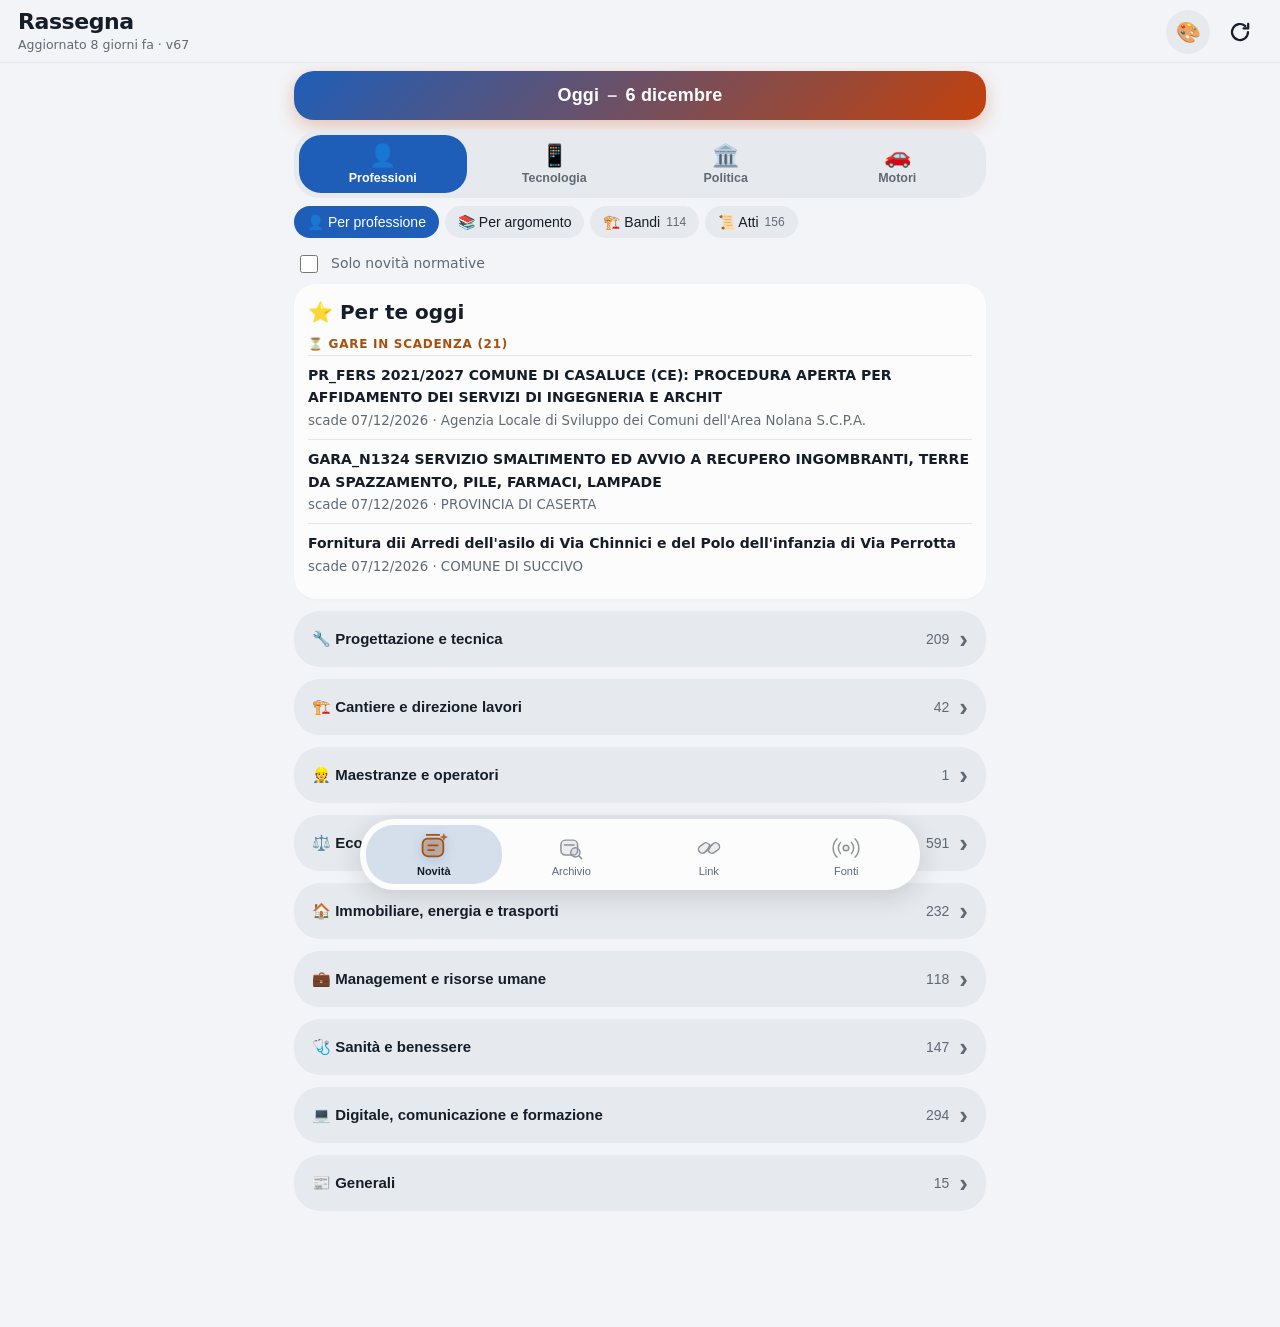
==== commit 48e6061d: "Ricerca globale, Per te oggi, promemoria gare, liste ordinate; v67 Co-Authored-By: Claude Sonnet 5.5" ====
--- a/docs/index.html
+++ b/docs/index.html
@@ -9,7 +9,7 @@
 <link rel="manifest" href="manifest.webmanifest">
 <link rel="icon" href="icons/icon-192.png">
 <link rel="apple-touch-icon" href="icons/icon-192.png">
-<link rel="stylesheet" href="style.css?v=66">
+<link rel="stylesheet" href="style.css?v=67">
 </head>
 <body>
 <header class="top">
@@ -29,11 +29,12 @@
   <div id="prof-bar" class="profbar" hidden></div>
   <section id="tab-novita" class="tab active">
     <label class="switch" id="solo-norm-label"><input type="checkbox" id="solo-norm"><span>Solo novità normative</span></label>
+    <div id="per-te"></div>
     <div id="lista-novita" class="lista"></div>
   </section>
 
   <section id="tab-archivio" class="tab">
-    <input id="cerca" type="search" placeholder="Cerca nell'archivio (es. CILA, DM 37/08, Docfa)" autocomplete="off">
+    <input id="cerca" type="search" placeholder="Cerca in tutta l'app (es. CILA, superbonus, scuola)" autocomplete="off">
     <div class="chips" id="chips-archivio" role="tablist" aria-label="Aree archivio"></div>
     <div id="lista-archivio" class="lista"></div>
     <button id="piu" class="more" hidden>Mostra altre</button>
@@ -72,8 +73,8 @@
     <button class="sheet-x">Fatto</button>
   </div>
 </div>
-<script src="theme.js?v=66"></script>
-<script src="app.js?v=66"></script>
-<script src="link.js?v=66"></script>
+<script src="theme.js?v=67"></script>
+<script src="app.js?v=67"></script>
+<script src="link.js?v=67"></script>
 </body>
 </html>
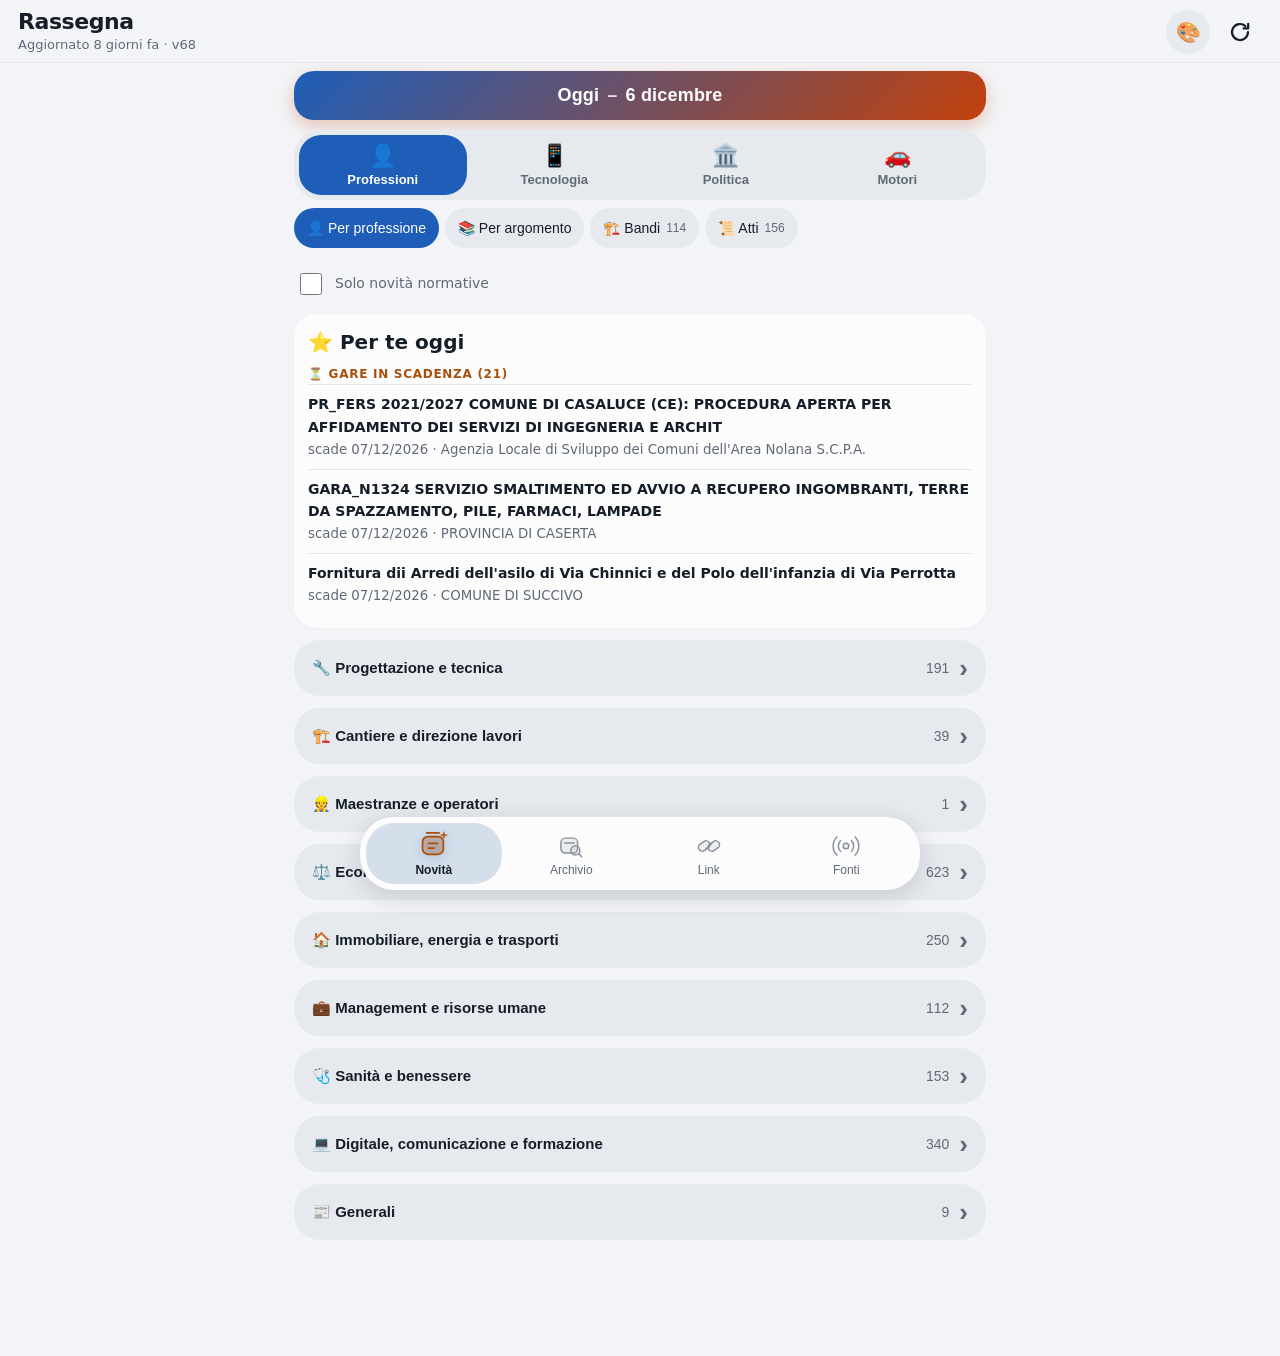
==== commit 01b9a6f8: "UI: scala testi unificata, tocchi 40px; v68 Co-Authored-By: Claude Sonnet 5.5 <noreply@anthropic.com" ====
--- a/docs/index.html
+++ b/docs/index.html
@@ -9,7 +9,7 @@
 <link rel="manifest" href="manifest.webmanifest">
 <link rel="icon" href="icons/icon-192.png">
 <link rel="apple-touch-icon" href="icons/icon-192.png">
-<link rel="stylesheet" href="style.css?v=67">
+<link rel="stylesheet" href="style.css?v=68">
 </head>
 <body>
 <header class="top">
@@ -73,8 +73,8 @@
     <button class="sheet-x">Fatto</button>
   </div>
 </div>
-<script src="theme.js?v=67"></script>
-<script src="app.js?v=67"></script>
-<script src="link.js?v=67"></script>
+<script src="theme.js?v=68"></script>
+<script src="app.js?v=68"></script>
+<script src="link.js?v=68"></script>
 </body>
 </html>
--- a/docs/style.css
+++ b/docs/style.css
@@ -40,7 +40,7 @@
 .card::before{content:"";position:absolute;left:0;top:0;bottom:0;width:5px;background:var(--c,var(--accent))}
 .card.letta{opacity:.62}
 .riga{display:flex;align-items:center;gap:6px;flex-wrap:wrap;margin-bottom:5px}
-.badge{font-size:11px;font-weight:700;padding:2px 8px;border-radius:999px;color:#fff;background:var(--c,var(--accent))}
+.badge{font-size:12px;font-weight:700;padding:2px 8px;border-radius:999px;color:#fff;background:var(--c,var(--accent))}
 .badge.norm{background:var(--bad)}
 .nuovo{width:8px;height:8px;border-radius:50%;background:var(--accent);margin-left:auto}
 .titolo{margin:0 0 4px;font-size:16px;font-weight:650;line-height:1.28}
@@ -75,11 +75,11 @@
 /* sezioni a tendina */
 .sez{background:var(--card);border:1px solid var(--line);border-radius:14px;margin-bottom:10px;box-shadow:var(--shadow);overflow:hidden}
 .sez-head{width:100%;display:flex;align-items:center;gap:10px;background:none;border:0;color:var(--ink);cursor:pointer;
-  padding:15px 14px 15px 16px;text-align:left;font-size:17px;font-weight:650;border-left:6px solid var(--c)}
+  padding:15px 14px 15px 16px;text-align:left;font-size:16px;font-weight:650;border-left:6px solid var(--c)}
 .sez-titolo{flex:1}
 .sez-meta{display:flex;align-items:center;gap:8px}
 .sez-meta small{color:var(--mute);font-size:14px;font-weight:500}
-.pill{background:var(--accent);color:#1a1205;font-size:11px;font-weight:700;padding:2px 8px;border-radius:999px}
+.pill{background:var(--accent);color:#1a1205;font-size:12px;font-weight:700;padding:2px 8px;border-radius:999px}
 .freccia{font-size:26px;line-height:1;color:var(--mute);transition:transform .18s;display:inline-block}
 .sez.aperta .freccia{transform:rotate(90deg)}
 .sez-corpo{padding:0 10px 6px;border-top:1px solid var(--line);background:var(--bg)}
@@ -97,7 +97,7 @@
 #chat-key{width:100%;padding:11px 12px;border-radius:12px;border:1px solid var(--line);background:var(--card);color:var(--ink);font-size:16px;margin:6px 0}
 .chat-key-az{display:flex;gap:6px}.chat-key-az .mini{margin:0}
 #chat-msgs{display:flex;flex-direction:column;gap:10px;padding-bottom:70px}
-.msg{max-width:92%;padding:10px 13px;border-radius:16px;font-size:15.5px;line-height:1.45;word-wrap:break-word}
+.msg{max-width:92%;padding:10px 13px;border-radius:16px;font-size:16px;line-height:1.45;word-wrap:break-word}
 .msg.u{align-self:flex-end;background:var(--brand);color:#fff;border-bottom-right-radius:4px}
 .msg.a{align-self:flex-start;background:var(--card);box-shadow:var(--shadow);border-bottom-left-radius:4px}
 .fonti-chat{margin-top:8px;padding-top:8px;border-top:1px solid var(--line);font-size:13px;display:flex;flex-direction:column;gap:4px}
@@ -111,9 +111,9 @@
 
 #cerca-link{width:100%;padding:12px 14px;border-radius:12px;border:1px solid var(--line);background:var(--card);color:var(--ink);font-size:16px;margin-bottom:6px}
 .linkbox{position:relative;display:block;background:var(--card);border:1px solid var(--line);border-radius:12px;padding:10px 38px 10px 14px;margin-bottom:8px;text-decoration:none;color:var(--ink);box-shadow:var(--shadow)}
-.linkbox b{display:block;font-size:15.5px}.linkbox span{display:block;font-size:13px;color:var(--mute);margin-top:2px}
+.linkbox b{display:block;font-size:16px}.linkbox span{display:block;font-size:13px;color:var(--mute);margin-top:2px}
 .linkbox i{position:absolute;right:14px;top:50%;transform:translateY(-50%);font-style:normal;color:var(--ink-accent);font-size:18px}
-.bottom button{font-size:11px}
+.bottom button{font-size:12px}
 
 .nicchie{display:flex;gap:6px;overflow-x:auto;scrollbar-width:none;-webkit-overflow-scrolling:touch;background:var(--chip);padding:4px;border-radius:14px;margin:0 0 10px}
 .nicchie button{flex:0 0 auto;white-space:nowrap;padding-left:14px;padding-right:14px;border:0;background:none;color:var(--mute);padding:9px 6px;border-radius:11px;font-size:15px;font-weight:600;cursor:pointer}
@@ -130,7 +130,7 @@
 .badge.prezzo{background:#f59e0b;color:#1a1205}
 .semaforo{border-radius:14px;padding:12px 14px;margin:0 0 12px;border:1px solid var(--line);background:var(--card)}
 .semaforo.sem-v{border-color:#1f9d6b}.semaforo.sem-g{border-color:#d99a00}.semaforo.sem-r{border-color:#d43f3f}
-.sem-top{display:flex;gap:12px;align-items:center}.sem-ico{font-size:30px}.sem-top b{display:block;font-size:17px}.sem-top small{color:var(--mute);font-size:12px}
+.sem-top{display:flex;gap:12px;align-items:center}.sem-ico{font-size:30px}.sem-top b{display:block;font-size:16px}.sem-top small{color:var(--mute);font-size:12px}
 .semaforo ul{margin:10px 0 0;padding-left:20px;font-size:14px}.semaforo p{margin:8px 0 0;font-size:14px}
 .mod-box{background:var(--card);border:1px solid var(--line);border-radius:14px;padding:12px;margin-bottom:12px}
 .mod-add{display:flex;gap:8px;margin:8px 0}.mod-add input{flex:1;padding:10px 12px;border-radius:10px;border:1px solid var(--line);background:var(--bg);color:var(--ink);font-size:15px;min-width:0}
@@ -151,7 +151,7 @@
 table.conf th{background:var(--chip);font-weight:700}
 table.conf thead th{position:sticky;top:0}
 table.conf tbody th{position:sticky;left:0;min-width:96px;z-index:1}
-table.conf td ul{margin:0;padding-left:16px}table.conf td small{display:block;color:var(--mute);font-size:11px;margin-top:3px}
+table.conf td ul{margin:0;padding-left:16px}table.conf td small{display:block;color:var(--mute);font-size:12px;margin-top:3px}
 table.conf input{width:92px;padding:6px;border-radius:8px;border:1px solid var(--line);background:var(--bg);color:var(--ink);font-size:14px}
 table.conf a{color:var(--ink-accent);font-weight:700}
 
@@ -161,7 +161,7 @@
 .top{background:var(--bg);color:var(--ink);align-items:center;padding:calc(10px + env(safe-area-inset-top)) 18px 8px;border-bottom:1px solid var(--line)}
 .brand img{display:none}
 h1{font-size:22px;font-weight:700;letter-spacing:-.02em;line-height:1.1}
-.sub{color:var(--mute);font-size:12.5px;margin-top:2px}
+.sub{color:var(--mute);font-size:13px;margin-top:2px}
 .top-az{display:flex;gap:8px}
 .icon-btn{background:var(--chip);color:var(--ink);border-radius:50%;width:44px;height:44px;font-size:20px;transition:transform .3s var(--spring),background .2s}
 .icon-btn:active{transform:scale(.88)}
@@ -185,7 +185,7 @@
 .card:active{transform:scale(.975)}
 .card:nth-child(2){animation-delay:.04s}.card:nth-child(3){animation-delay:.08s}.card:nth-child(4){animation-delay:.12s}.card:nth-child(5){animation-delay:.16s}.card:nth-child(n+6){animation-delay:.2s}
 @keyframes su{from{opacity:0;transform:translateY(14px) scale(.985)}to{opacity:1;transform:none}}
-.titolo{font-size:17px;font-weight:650;letter-spacing:-.005em}
+.titolo{font-size:16px;font-weight:650;letter-spacing:-.005em}
 .badge{padding:3px 10px}
 .nuovo{background:var(--accent)}
 .stella.on{color:var(--ink-accent)}
@@ -246,7 +246,7 @@
 
 /* le quattro sezioni sempre visibili, senza scorrere */
 .nicchie{display:grid;grid-template-columns:repeat(4,1fr);gap:4px;overflow:visible;border-radius:26px;padding:5px}
-.nicchie button{display:flex;flex-direction:column;align-items:center;gap:3px;padding:9px 2px 8px;border-radius:22px;min-width:0;font-size:12.5px;font-weight:650}
+.nicchie button{display:flex;flex-direction:column;align-items:center;gap:3px;padding:9px 2px 8px;border-radius:22px;min-width:0;font-size:13px;font-weight:650}
 .nicchie button i{font-style:normal;font-size:22px;line-height:1.1}
 .nicchie button span{display:block;max-width:100%;overflow:hidden;text-overflow:ellipsis;white-space:nowrap}
 
@@ -260,8 +260,8 @@
 .barra span{display:flex;align-items:center;justify-content:center;white-space:nowrap;overflow:hidden;min-width:0}
 .pgrid{display:grid;grid-template-columns:1fr;gap:8px;margin-top:10px}
 .pers{display:flex;flex-direction:column;gap:1px;padding:10px 12px;border-radius:18px;background:var(--bg)}
-.pers b{font-size:15.5px}.pers span{font-size:13px;color:var(--mute)}
-.pers em{align-self:flex-start;font-style:normal;font-size:11px;font-weight:700;margin-top:3px;padding:2px 9px;border-radius:999px;background:var(--accent-soft);color:var(--ink)}
+.pers b{font-size:16px}.pers span{font-size:13px;color:var(--mute)}
+.pers em{align-self:flex-start;font-style:normal;font-size:12px;font-weight:700;margin-top:3px;padding:2px 9px;border-radius:999px;background:var(--accent-soft);color:var(--ink)}
 .premier .pers{background:var(--accent);color:var(--on-accent)}.premier .pers span{color:inherit;opacity:.85}.premier .pers em{background:rgba(255,255,255,.22);color:inherit}
 .nov{margin:12px 0 8px;padding-left:20px;font-size:14px}.nov li{margin-bottom:6px}
 .lk{display:inline-block;margin:6px 10px 0 0;color:var(--ink-accent);font-weight:700;text-decoration:none}
@@ -269,12 +269,12 @@
 .pol-quadro #solo-norm-label{display:none}
 
 .stamp{font-size:12px;color:var(--mute);margin:10px 0 2px}.stamp.ok{color:#1f9d6b}.stamp.warn{color:#b45309}
-.alert{margin:12px 0 4px;padding:12px 14px;border-radius:18px;background:#fef3c7;color:#78350f;font-size:13.5px;font-weight:600}
+.alert{margin:12px 0 4px;padding:12px 14px;border-radius:18px;background:#fef3c7;color:#78350f;font-size:14px;font-weight:600}
 .alert ul{margin:6px 0 0;padding-left:18px;font-weight:400}.alert a{color:inherit}
 body.scuro .alert{background:#3b2a07;color:#fde68a}
 
 .grp{border-radius:16px;background:var(--bg);margin:6px 0;overflow:hidden}
-.grp summary{display:flex;align-items:center;gap:10px;padding:12px 14px;font-weight:600;font-size:14.5px;cursor:pointer;list-style:none}
+.grp summary{display:flex;align-items:center;gap:10px;padding:12px 14px;font-weight:600;font-size:15px;cursor:pointer;list-style:none}
 .grp summary::-webkit-details-marker{display:none}.grp summary i{width:12px;height:12px;border-radius:50%;flex:none}
 .grp summary span{flex:1}.grp summary b{color:var(--mute);font-weight:600}
 .grp[open] summary{background:var(--accent-soft)}
@@ -282,15 +282,15 @@
 .mute{color:var(--mute)}
 
 .voto{padding:12px 0;border-bottom:1px solid var(--line)}.voto:last-of-type{border-bottom:0}
-.voto-t{font-weight:600;font-size:14.5px;line-height:1.35;display:-webkit-box;-webkit-line-clamp:3;-webkit-box-orient:vertical;overflow:hidden}
-.voto-m{display:flex;justify-content:space-between;align-items:center;margin:6px 0;font-size:12.5px}
+.voto-t{font-weight:600;font-size:15px;line-height:1.35;display:-webkit-box;-webkit-line-clamp:3;-webkit-box-orient:vertical;overflow:hidden}
+.voto-m{display:flex;justify-content:space-between;align-items:center;margin:6px 0;font-size:13px}
 .esito{font-weight:700}.esito.si{color:#1f9d6b}.esito.no{color:#dc2626}
-.voto-l{display:flex;justify-content:space-between;font-size:11.5px;color:var(--mute);margin-top:5px;gap:6px}
+.voto-l{display:flex;justify-content:space-between;font-size:12px;color:var(--mute);margin-top:5px;gap:6px}
 
 .vg{margin-top:8px;border-radius:14px;background:var(--bg);overflow:hidden}
 .vg summary{padding:9px 12px;font-size:13px;font-weight:600;cursor:pointer;color:var(--ink-accent);list-style:none}
 .vg summary::-webkit-details-marker{display:none}
-.vgr{display:flex;align-items:center;gap:10px;padding:7px 12px;font-size:12.5px;border-top:1px solid var(--line)}
+.vgr{display:flex;align-items:center;gap:10px;padding:7px 12px;font-size:13px;border-top:1px solid var(--line)}
 .vgn{flex:1;font-weight:600}.vg1{color:#1f9d6b}.vg2{color:#dc2626}.vg3{color:var(--mute)}
 
 /* ===== Pop-up (bottom sheet) ===== */
@@ -355,7 +355,7 @@
 .bottom button.on .ico .f{fill-opacity:.3}
 
 .piede{gap:8px}
-.ver{font-size:11.5px;font-weight:700;white-space:nowrap;padding:2px 8px;border-radius:999px;background:var(--chip);color:var(--ink);margin-left:auto;margin-right:6px}
+.ver{font-size:12px;font-weight:700;white-space:nowrap;padding:2px 8px;border-radius:999px;background:var(--chip);color:var(--ink);margin-left:auto;margin-right:6px}
 .ver.uff{background:rgba(31,157,107,.16)}.ver.ente{background:rgba(37,99,235,.14)}.ver.multi{background:rgba(245,158,11,.2)}.ver.sing{background:rgba(148,163,184,.22);color:var(--mute)}
 .pop-p a{color:var(--ink-accent);font-weight:700;text-decoration:none}
 
@@ -364,22 +364,22 @@
 .oggi-box:active{transform:scale(.98)}.oggi-box[hidden]{display:none}.oggi-box i{opacity:.8;font-style:normal}.oggi-box b{font-weight:800}
 .alm{position:fixed;inset:0;z-index:90;background:var(--bg);display:flex;flex-direction:column;transform:translateX(100%);transition:transform .25s var(--out)}
 .alm.on{transform:none}.alm[hidden]{display:none}
-.alm-top{display:flex;align-items:center;gap:10px;padding:calc(10px + env(safe-area-inset-top)) 14px 10px;border-bottom:1px solid var(--line);background:var(--bg);font-size:17px}
+.alm-top{display:flex;align-items:center;gap:10px;padding:calc(10px + env(safe-area-inset-top)) 14px 10px;border-bottom:1px solid var(--line);background:var(--bg);font-size:16px}
 .alm-back{border:0;background:var(--chip);color:var(--ink);width:40px;height:40px;border-radius:50%;font-size:22px;cursor:pointer}
 .alm-corpo{flex:1;overflow-y:auto;-webkit-overflow-scrolling:touch;padding:12px 14px calc(30px + env(safe-area-inset-bottom))}
-.alm-nav{display:flex;align-items:center;gap:8px;margin-bottom:12px}.alm-nav>div{flex:1;text-align:center}.alm-nav h1{font-size:21px;margin:0 0 4px}.alm-nav p{margin:0;font-size:12.5px;color:var(--mute)}
+.alm-nav{display:flex;align-items:center;gap:8px;margin-bottom:12px}.alm-nav>div{flex:1;text-align:center}.alm-nav h1{font-size:22px;margin:0 0 4px}.alm-nav p{margin:0;font-size:13px;color:var(--mute)}
 .alm-nav button{border:0;background:var(--chip);color:var(--ink);width:38px;height:38px;border-radius:50%;font-size:22px;cursor:pointer}.alm-nav button:disabled{opacity:.3}
 .alm-s{background:var(--card);border-radius:20px;padding:14px 16px;margin:0 0 12px;box-shadow:var(--shadow)}
-.alm-s h2{font-size:17px;margin:0 0 10px}.alm-s h2 small{color:var(--mute);font-weight:600;font-size:13px}.alm-s h3{font-size:15.5px;margin:10px 0 6px}.alm-s p{margin:6px 0;line-height:1.45}
-.alm-f{font-size:11.5px;color:var(--mute);margin-top:10px!important}.alm-fine{font-size:11.5px;color:var(--mute);text-align:center;margin:16px 6px}
+.alm-s h2{font-size:16px;margin:0 0 10px}.alm-s h2 small{color:var(--mute);font-weight:600;font-size:13px}.alm-s h3{font-size:16px;margin:10px 0 6px}.alm-s p{margin:6px 0;line-height:1.45}
+.alm-f{font-size:12px;color:var(--mute);margin-top:10px!important}.alm-fine{font-size:12px;color:var(--mute);text-align:center;margin:16px 6px}
 .alm-box{background:var(--chip);border-radius:14px;padding:4px 12px;margin-bottom:8px}.alm-r{display:flex;justify-content:space-between;gap:10px;padding:8px 0;border-bottom:1px solid var(--line)}.alm-r:last-child{border:0}.alm-r span{font-weight:700;text-align:right}
 .alm-a{display:flex;gap:12px;padding:8px 0;border-bottom:1px solid var(--line);line-height:1.4}.alm-a:last-child{border:0}.alm-a b{flex:0 0 52px;color:var(--ink-accent)}.alm-a em{color:var(--mute);font-style:normal}
 .alm-ul{margin:0;padding-left:18px;line-height:1.5}.alm-l{display:inline-block;margin-top:6px;font-weight:700;color:var(--ink-accent);text-decoration:none}
 .alm-fest{font-weight:700;margin:4px 0!important}.alm-fest.festa{color:#b91c1c}.alm-cost{white-space:normal}
 body.alm-open{overflow:hidden}
-.alm-q{font-size:19px;line-height:1.4;font-style:italic;margin:4px 0 6px!important}.alm-qa{font-weight:700;color:var(--ink-accent);margin:0 0 4px!important}
+.alm-q{font-size:18px;line-height:1.4;font-style:italic;margin:4px 0 6px!important}.alm-qa{font-weight:700;color:var(--ink-accent);margin:0 0 4px!important}
 .alm-corpo .alm-sez{margin:0 0 10px}
-.alm-corpo .alm-sez .sez-head{font-size:16.5px}
+.alm-corpo .alm-sez .sez-head{font-size:16px}
 .alm-corpo .sez.aperta .sez-head{top:0;padding-top:18px;border-radius:var(--r) var(--r) 0 0}
 .sez-corpo.alm-s{background:var(--bg);box-shadow:none;margin:0;padding:6px 16px 14px;border-radius:0 0 var(--r) var(--r)}
 .sez-corpo.alm-s .alm-box{background:var(--card)}
@@ -393,9 +393,14 @@
 .alm-det{margin:10px 0}.alm-det summary{cursor:pointer;font-weight:600;color:var(--ink-accent);padding:6px 0}.alm-vers{line-height:1.6;font-size:15px}.alm-vers sup{color:var(--ink-accent);font-weight:700;margin-right:2px}
 
 .pop-chips{display:flex;flex-wrap:wrap;gap:8px;margin:10px 0}.pop-chips span{padding:6px 12px;border-radius:999px;background:var(--bg);font-size:13px;font-weight:600}.pop-chips.tag span{color:var(--ink-accent);font-weight:500}
-.pop-rel{display:block;width:100%;text-align:left;border:0;background:var(--bg);border-radius:14px;padding:11px 14px;margin:6px 0;font:inherit;font-size:14.5px;font-weight:600;color:inherit;cursor:pointer}.pop-rel small{display:block;margin-top:3px;color:var(--mute);font-weight:400;font-size:12.5px}
+.pop-rel{display:block;width:100%;text-align:left;border:0;background:var(--bg);border-radius:14px;padding:11px 14px;margin:6px 0;font:inherit;font-size:15px;font-weight:600;color:inherit;cursor:pointer}.pop-rel small{display:block;margin-top:3px;color:var(--mute);font-weight:400;font-size:13px}
 .pop-r b a{color:var(--ink-accent);text-decoration:none;font-weight:700}
 
 .pop-c .riga{padding-right:46px}.pop-c .riga .ver{margin-left:0}
 
-.pop-fig{margin:0 0 12px}.pop-fig img{width:100%;max-height:210px;object-fit:cover;border-radius:16px;display:block;background:var(--bg)}.pop-fig figcaption{font-size:11px;color:var(--mute);margin-top:4px}
+.pop-fig{margin:0 0 12px}.pop-fig img{width:100%;max-height:210px;object-fit:cover;border-radius:16px;display:block;background:var(--bg)}.pop-fig figcaption{font-size:12px;color:var(--mute);margin-top:4px}
+
+/* v68: tocchi comodi (min 40px) */
+.chip,.mini{min-height:40px}
+.switch{min-height:44px;align-items:center}
+.switch input{width:22px;height:22px}
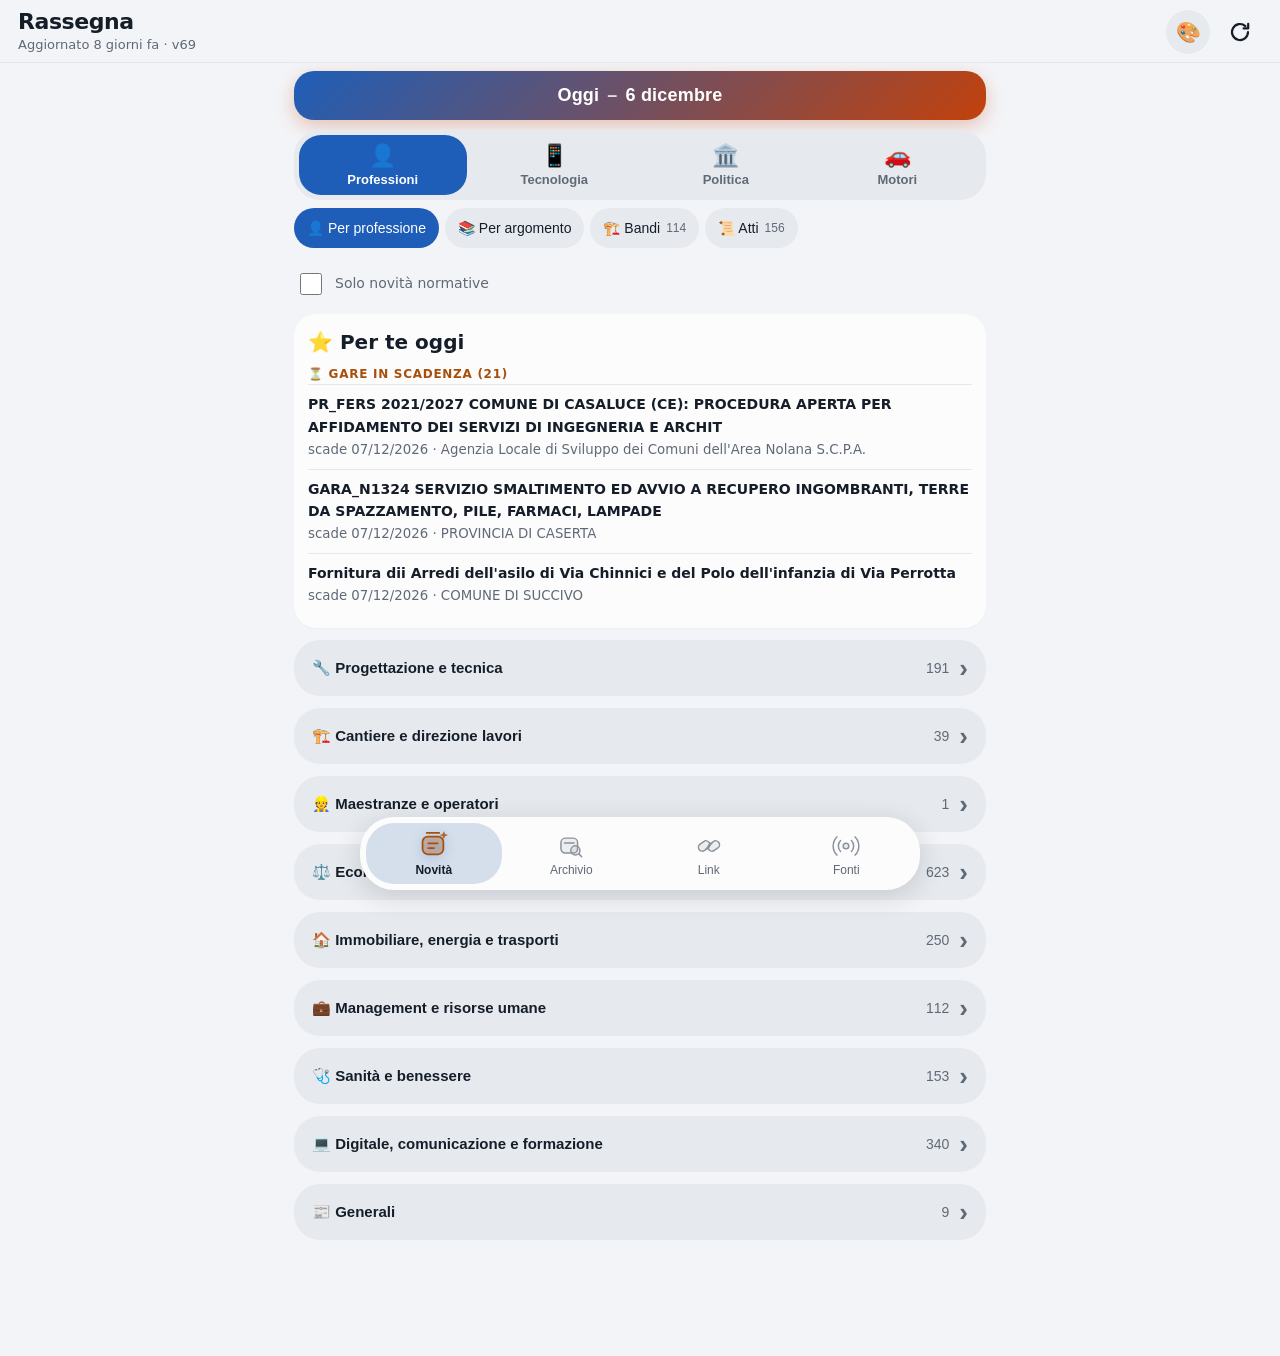
==== commit 5607bc41: "Miniature nelle card, 22 parole chiave per notifiche; v69 Co-Authored-By: Claude Sonnet 5.5 <noreply" ====
--- a/docs/index.html
+++ b/docs/index.html
@@ -9,7 +9,7 @@
 <link rel="manifest" href="manifest.webmanifest">
 <link rel="icon" href="icons/icon-192.png">
 <link rel="apple-touch-icon" href="icons/icon-192.png">
-<link rel="stylesheet" href="style.css?v=68">
+<link rel="stylesheet" href="style.css?v=69">
 </head>
 <body>
 <header class="top">
@@ -73,8 +73,8 @@
     <button class="sheet-x">Fatto</button>
   </div>
 </div>
-<script src="theme.js?v=68"></script>
-<script src="app.js?v=68"></script>
-<script src="link.js?v=68"></script>
+<script src="theme.js?v=69"></script>
+<script src="app.js?v=69"></script>
+<script src="link.js?v=69"></script>
 </body>
 </html>
--- a/docs/style.css
+++ b/docs/style.css
@@ -404,3 +404,4 @@
 .chip,.mini{min-height:40px}
 .switch{min-height:44px;align-items:center}
 .switch input{width:22px;height:22px}
+.th{float:right;width:76px;height:76px;object-fit:cover;border-radius:10px;margin:2px 0 6px 10px;background:var(--line)}
